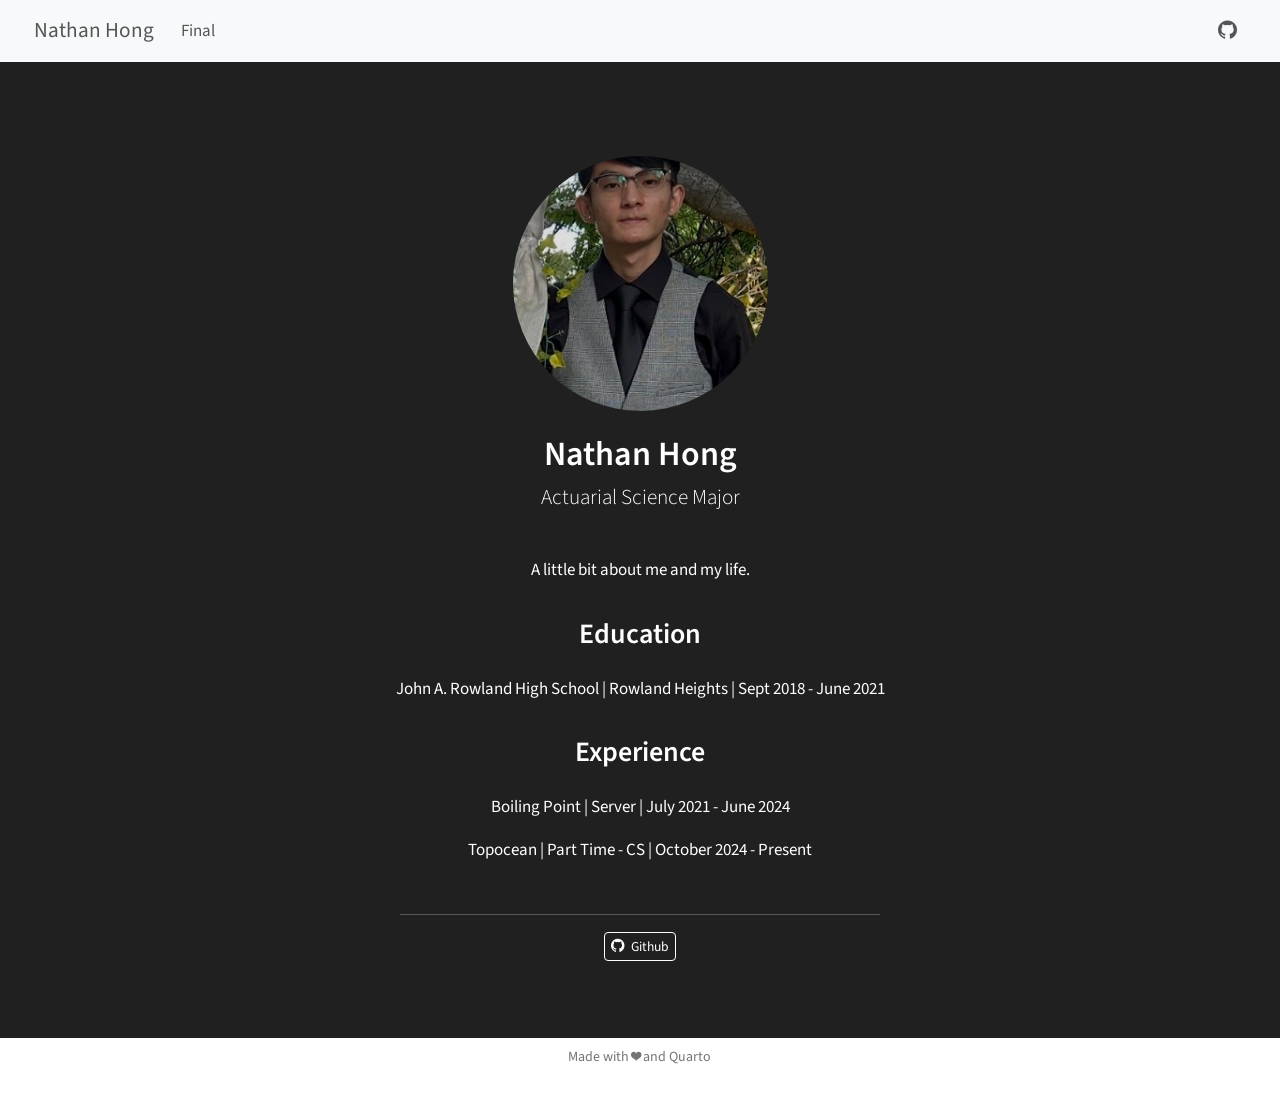
==== Website/docs/index.html @ 9d99a6e3 "initial commit" ====
<!DOCTYPE html>
<html xmlns="http://www.w3.org/1999/xhtml" lang="en" xml:lang="en"><head>

<meta charset="utf-8">
<meta name="generator" content="quarto-1.8.25">

<meta name="viewport" content="width=device-width, initial-scale=1.0, user-scalable=yes">


<title>Nathan Hong – Home</title>
<style>
code{white-space: pre-wrap;}
span.smallcaps{font-variant: small-caps;}
div.columns{display: flex; gap: min(4vw, 1.5em);}
div.column{flex: auto; overflow-x: auto;}
div.hanging-indent{margin-left: 1.5em; text-indent: -1.5em;}
ul.task-list{list-style: none;}
ul.task-list li input[type="checkbox"] {
  width: 0.8em;
  margin: 0 0.8em 0.2em -1em; /* quarto-specific, see https://github.com/quarto-dev/quarto-cli/issues/4556 */ 
  vertical-align: middle;
}
</style>


<script src="site_libs/quarto-nav/quarto-nav.js"></script>
<script src="site_libs/quarto-nav/headroom.min.js"></script>
<script src="site_libs/clipboard/clipboard.min.js"></script>
<script src="site_libs/quarto-search/autocomplete.umd.js"></script>
<script src="site_libs/quarto-search/fuse.min.js"></script>
<script src="site_libs/quarto-search/quarto-search.js"></script>
<meta name="quarto:offset" content="./">
<script src="site_libs/quarto-html/quarto.js" type="module"></script>
<script src="site_libs/quarto-html/tabsets/tabsets.js" type="module"></script>
<script src="site_libs/quarto-html/axe/axe-check.js" type="module"></script>
<script src="site_libs/quarto-html/popper.min.js"></script>
<script src="site_libs/quarto-html/tippy.umd.min.js"></script>
<link href="site_libs/quarto-html/tippy.css" rel="stylesheet">
<link href="site_libs/quarto-html/quarto-syntax-highlighting-dark-707d8167ce6003fca903bfe2be84ab7f.css" rel="stylesheet" id="quarto-text-highlighting-styles">
<script src="site_libs/bootstrap/bootstrap.min.js"></script>
<link href="site_libs/bootstrap/bootstrap-icons.css" rel="stylesheet">
<link href="site_libs/bootstrap/bootstrap-665cf4fa092dd3ab19ad3d134df09f55.min.css" rel="stylesheet" append-hash="true" id="quarto-bootstrap" data-mode="dark">
<script id="quarto-search-options" type="application/json">{
  "location": "navbar",
  "copy-button": false,
  "collapse-after": 3,
  "panel-placement": "end",
  "type": "overlay",
  "limit": 50,
  "keyboard-shortcut": [
    "f",
    "/",
    "s"
  ],
  "show-item-context": false,
  "language": {
    "search-no-results-text": "No results",
    "search-matching-documents-text": "matching documents",
    "search-copy-link-title": "Copy link to search",
    "search-hide-matches-text": "Hide additional matches",
    "search-more-match-text": "more match in this document",
    "search-more-matches-text": "more matches in this document",
    "search-clear-button-title": "Clear",
    "search-text-placeholder": "",
    "search-detached-cancel-button-title": "Cancel",
    "search-submit-button-title": "Submit",
    "search-label": "Search"
  }
}</script>


<meta property="og:title" content="Nathan Hong – Home">
<meta property="og:description" content="Actuarial Science Major">
<meta property="og:image" content="personal image.jpg">
<meta property="og:site_name" content="Home">
</head>

<body class="nav-fixed fullcontent quarto-light">

<div id="quarto-search-results"></div>
  <header id="quarto-header" class="headroom fixed-top">
    <nav class="navbar navbar-expand-lg " data-bs-theme="dark">
      <div class="navbar-container container-fluid">
      <div class="navbar-brand-container mx-auto">
    <a href="./index.html" class="navbar-brand navbar-brand-logo">
    </a>
    <a class="navbar-brand" href="./index.html">
    <span class="navbar-title">Nathan Hong</span>
    </a>
  </div>
            <div id="quarto-search" class="" title="Search"></div>
          <button class="navbar-toggler" type="button" data-bs-toggle="collapse" data-bs-target="#navbarCollapse" aria-controls="navbarCollapse" role="menu" aria-expanded="false" aria-label="Toggle navigation" onclick="if (window.quartoToggleHeadroom) { window.quartoToggleHeadroom(); }">
  <span class="navbar-toggler-icon"></span>
</button>
          <div class="collapse navbar-collapse" id="navbarCollapse">
            <ul class="navbar-nav navbar-nav-scroll me-auto">
  <li class="nav-item">
    <a class="nav-link" href="./Final Project.html"> 
<span class="menu-text">Final</span></a>
  </li>  
</ul>
            <ul class="navbar-nav navbar-nav-scroll ms-auto">
  <li class="nav-item compact">
    <a class="nav-link" href="https://github.com/nathan31h"> <i class="bi bi-github" role="img">
</i> 
<span class="menu-text"></span></a>
  </li>  
</ul>
          </div> <!-- /navcollapse -->
            <div class="quarto-navbar-tools">
</div>
      </div> <!-- /container-fluid -->
    </nav>
</header>
<!-- content -->
<div id="quarto-content" class="quarto-container page-columns page-rows-contents page-layout-article page-navbar">
<!-- sidebar -->
<!-- margin-sidebar -->
    
<!-- main -->
<div class="quarto-about-jolla">
  <img src="personal image.jpg" class="about-image
  round " style="height: 15em; width: 15em;">
 <header id="title-block-header" class="quarto-title-block default">
<div class="quarto-title">
<h1 class="title">Nathan Hong</h1>
<p class="subtitle lead">Actuarial Science Major</p>
</div>
<div class="quarto-title-meta">
  </div>
</header><main class="content" id="quarto-document-content">
<p>A little bit about me and my life.</p>
<section id="education" class="level2">
<h2 data-anchor-id="education">Education</h2>
<p>John A. Rowland High School | Rowland Heights | Sept 2018 - June 2021</p>
</section>
<section id="experience" class="level2">
<h2 data-anchor-id="experience">Experience</h2>
<p>Boiling Point | Server | July 2021 - June 2024</p>
<p>Topocean | Part Time - CS | October 2024 - Present</p>


</section>
</main> 
  <hr class="about-sep">
   <div class="about-links">
  <a href="https://github.com/nathan31h" class="about-link" rel="" target="">
    <i class="bi bi-github"></i>
     <span class="about-link-text">Github</span>
  </a>
</div>
</div>
 <!-- /main -->
<script id="quarto-html-after-body" type="application/javascript">
  window.document.addEventListener("DOMContentLoaded", function (event) {
    const isCodeAnnotation = (el) => {
      for (const clz of el.classList) {
        if (clz.startsWith('code-annotation-')) {                     
          return true;
        }
      }
      return false;
    }
    const onCopySuccess = function(e) {
      // button target
      const button = e.trigger;
      // don't keep focus
      button.blur();
      // flash "checked"
      button.classList.add('code-copy-button-checked');
      var currentTitle = button.getAttribute("title");
      button.setAttribute("title", "Copied!");
      let tooltip;
      if (window.bootstrap) {
        button.setAttribute("data-bs-toggle", "tooltip");
        button.setAttribute("data-bs-placement", "left");
        button.setAttribute("data-bs-title", "Copied!");
        tooltip = new bootstrap.Tooltip(button, 
          { trigger: "manual", 
            customClass: "code-copy-button-tooltip",
            offset: [0, -8]});
        tooltip.show();    
      }
      setTimeout(function() {
        if (tooltip) {
          tooltip.hide();
          button.removeAttribute("data-bs-title");
          button.removeAttribute("data-bs-toggle");
          button.removeAttribute("data-bs-placement");
        }
        button.setAttribute("title", currentTitle);
        button.classList.remove('code-copy-button-checked');
      }, 1000);
      // clear code selection
      e.clearSelection();
    }
    const getTextToCopy = function(trigger) {
      const outerScaffold = trigger.parentElement.cloneNode(true);
      const codeEl = outerScaffold.querySelector('code');
      for (const childEl of codeEl.children) {
        if (isCodeAnnotation(childEl)) {
          childEl.remove();
        }
      }
      return codeEl.innerText;
    }
    const clipboard = new window.ClipboardJS('.code-copy-button:not([data-in-quarto-modal])', {
      text: getTextToCopy
    });
    clipboard.on('success', onCopySuccess);
    if (window.document.getElementById('quarto-embedded-source-code-modal')) {
      const clipboardModal = new window.ClipboardJS('.code-copy-button[data-in-quarto-modal]', {
        text: getTextToCopy,
        container: window.document.getElementById('quarto-embedded-source-code-modal')
      });
      clipboardModal.on('success', onCopySuccess);
    }
      var localhostRegex = new RegExp(/^(?:http|https):\/\/localhost\:?[0-9]*\//);
      var mailtoRegex = new RegExp(/^mailto:/);
        var filterRegex = new RegExp('/' + window.location.host + '/');
      var isInternal = (href) => {
          return filterRegex.test(href) || localhostRegex.test(href) || mailtoRegex.test(href);
      }
      // Inspect non-navigation links and adorn them if external
     var links = window.document.querySelectorAll('a[href]:not(.nav-link):not(.navbar-brand):not(.toc-action):not(.sidebar-link):not(.sidebar-item-toggle):not(.pagination-link):not(.no-external):not([aria-hidden]):not(.dropdown-item):not(.quarto-navigation-tool):not(.about-link)');
      for (var i=0; i<links.length; i++) {
        const link = links[i];
        if (!isInternal(link.href)) {
          // undo the damage that might have been done by quarto-nav.js in the case of
          // links that we want to consider external
          if (link.dataset.originalHref !== undefined) {
            link.href = link.dataset.originalHref;
          }
        }
      }
    function tippyHover(el, contentFn, onTriggerFn, onUntriggerFn) {
      const config = {
        allowHTML: true,
        maxWidth: 500,
        delay: 100,
        arrow: false,
        appendTo: function(el) {
            return el.parentElement;
        },
        interactive: true,
        interactiveBorder: 10,
        theme: 'quarto',
        placement: 'bottom-start',
      };
      if (contentFn) {
        config.content = contentFn;
      }
      if (onTriggerFn) {
        config.onTrigger = onTriggerFn;
      }
      if (onUntriggerFn) {
        config.onUntrigger = onUntriggerFn;
      }
      window.tippy(el, config); 
    }
    const noterefs = window.document.querySelectorAll('a[role="doc-noteref"]');
    for (var i=0; i<noterefs.length; i++) {
      const ref = noterefs[i];
      tippyHover(ref, function() {
        // use id or data attribute instead here
        let href = ref.getAttribute('data-footnote-href') || ref.getAttribute('href');
        try { href = new URL(href).hash; } catch {}
        const id = href.replace(/^#\/?/, "");
        const note = window.document.getElementById(id);
        if (note) {
          return note.innerHTML;
        } else {
          return "";
        }
      });
    }
    const xrefs = window.document.querySelectorAll('a.quarto-xref');
    const processXRef = (id, note) => {
      // Strip column container classes
      const stripColumnClz = (el) => {
        el.classList.remove("page-full", "page-columns");
        if (el.children) {
          for (const child of el.children) {
            stripColumnClz(child);
          }
        }
      }
      stripColumnClz(note)
      if (id === null || id.startsWith('sec-')) {
        // Special case sections, only their first couple elements
        const container = document.createElement("div");
        if (note.children && note.children.length > 2) {
          container.appendChild(note.children[0].cloneNode(true));
          for (let i = 1; i < note.children.length; i++) {
            const child = note.children[i];
            if (child.tagName === "P" && child.innerText === "") {
              continue;
            } else {
              container.appendChild(child.cloneNode(true));
              break;
            }
          }
          if (window.Quarto?.typesetMath) {
            window.Quarto.typesetMath(container);
          }
          return container.innerHTML
        } else {
          if (window.Quarto?.typesetMath) {
            window.Quarto.typesetMath(note);
          }
          return note.innerHTML;
        }
      } else {
        // Remove any anchor links if they are present
        const anchorLink = note.querySelector('a.anchorjs-link');
        if (anchorLink) {
          anchorLink.remove();
        }
        if (window.Quarto?.typesetMath) {
          window.Quarto.typesetMath(note);
        }
        if (note.classList.contains("callout")) {
          return note.outerHTML;
        } else {
          return note.innerHTML;
        }
      }
    }
    for (var i=0; i<xrefs.length; i++) {
      const xref = xrefs[i];
      tippyHover(xref, undefined, function(instance) {
        instance.disable();
        let url = xref.getAttribute('href');
        let hash = undefined; 
        if (url.startsWith('#')) {
          hash = url;
        } else {
          try { hash = new URL(url).hash; } catch {}
        }
        if (hash) {
          const id = hash.replace(/^#\/?/, "");
          const note = window.document.getElementById(id);
          if (note !== null) {
            try {
              const html = processXRef(id, note.cloneNode(true));
              instance.setContent(html);
            } finally {
              instance.enable();
              instance.show();
            }
          } else {
            // See if we can fetch this
            fetch(url.split('#')[0])
            .then(res => res.text())
            .then(html => {
              const parser = new DOMParser();
              const htmlDoc = parser.parseFromString(html, "text/html");
              const note = htmlDoc.getElementById(id);
              if (note !== null) {
                const html = processXRef(id, note);
                instance.setContent(html);
              } 
            }).finally(() => {
              instance.enable();
              instance.show();
            });
          }
        } else {
          // See if we can fetch a full url (with no hash to target)
          // This is a special case and we should probably do some content thinning / targeting
          fetch(url)
          .then(res => res.text())
          .then(html => {
            const parser = new DOMParser();
            const htmlDoc = parser.parseFromString(html, "text/html");
            const note = htmlDoc.querySelector('main.content');
            if (note !== null) {
              // This should only happen for chapter cross references
              // (since there is no id in the URL)
              // remove the first header
              if (note.children.length > 0 && note.children[0].tagName === "HEADER") {
                note.children[0].remove();
              }
              const html = processXRef(null, note);
              instance.setContent(html);
            } 
          }).finally(() => {
            instance.enable();
            instance.show();
          });
        }
      }, function(instance) {
      });
    }
        let selectedAnnoteEl;
        const selectorForAnnotation = ( cell, annotation) => {
          let cellAttr = 'data-code-cell="' + cell + '"';
          let lineAttr = 'data-code-annotation="' +  annotation + '"';
          const selector = 'span[' + cellAttr + '][' + lineAttr + ']';
          return selector;
        }
        const selectCodeLines = (annoteEl) => {
          const doc = window.document;
          const targetCell = annoteEl.getAttribute("data-target-cell");
          const targetAnnotation = annoteEl.getAttribute("data-target-annotation");
          const annoteSpan = window.document.querySelector(selectorForAnnotation(targetCell, targetAnnotation));
          const lines = annoteSpan.getAttribute("data-code-lines").split(",");
          const lineIds = lines.map((line) => {
            return targetCell + "-" + line;
          })
          let top = null;
          let height = null;
          let parent = null;
          if (lineIds.length > 0) {
              //compute the position of the single el (top and bottom and make a div)
              const el = window.document.getElementById(lineIds[0]);
              top = el.offsetTop;
              height = el.offsetHeight;
              parent = el.parentElement.parentElement;
            if (lineIds.length > 1) {
              const lastEl = window.document.getElementById(lineIds[lineIds.length - 1]);
              const bottom = lastEl.offsetTop + lastEl.offsetHeight;
              height = bottom - top;
            }
            if (top !== null && height !== null && parent !== null) {
              // cook up a div (if necessary) and position it 
              let div = window.document.getElementById("code-annotation-line-highlight");
              if (div === null) {
                div = window.document.createElement("div");
                div.setAttribute("id", "code-annotation-line-highlight");
                div.style.position = 'absolute';
                parent.appendChild(div);
              }
              div.style.top = top - 2 + "px";
              div.style.height = height + 4 + "px";
              div.style.left = 0;
              let gutterDiv = window.document.getElementById("code-annotation-line-highlight-gutter");
              if (gutterDiv === null) {
                gutterDiv = window.document.createElement("div");
                gutterDiv.setAttribute("id", "code-annotation-line-highlight-gutter");
                gutterDiv.style.position = 'absolute';
                const codeCell = window.document.getElementById(targetCell);
                const gutter = codeCell.querySelector('.code-annotation-gutter');
                gutter.appendChild(gutterDiv);
              }
              gutterDiv.style.top = top - 2 + "px";
              gutterDiv.style.height = height + 4 + "px";
            }
            selectedAnnoteEl = annoteEl;
          }
        };
        const unselectCodeLines = () => {
          const elementsIds = ["code-annotation-line-highlight", "code-annotation-line-highlight-gutter"];
          elementsIds.forEach((elId) => {
            const div = window.document.getElementById(elId);
            if (div) {
              div.remove();
            }
          });
          selectedAnnoteEl = undefined;
        };
          // Handle positioning of the toggle
      window.addEventListener(
        "resize",
        throttle(() => {
          elRect = undefined;
          if (selectedAnnoteEl) {
            selectCodeLines(selectedAnnoteEl);
          }
        }, 10)
      );
      function throttle(fn, ms) {
      let throttle = false;
      let timer;
        return (...args) => {
          if(!throttle) { // first call gets through
              fn.apply(this, args);
              throttle = true;
          } else { // all the others get throttled
              if(timer) clearTimeout(timer); // cancel #2
              timer = setTimeout(() => {
                fn.apply(this, args);
                timer = throttle = false;
              }, ms);
          }
        };
      }
        // Attach click handler to the DT
        const annoteDls = window.document.querySelectorAll('dt[data-target-cell]');
        for (const annoteDlNode of annoteDls) {
          annoteDlNode.addEventListener('click', (event) => {
            const clickedEl = event.target;
            if (clickedEl !== selectedAnnoteEl) {
              unselectCodeLines();
              const activeEl = window.document.querySelector('dt[data-target-cell].code-annotation-active');
              if (activeEl) {
                activeEl.classList.remove('code-annotation-active');
              }
              selectCodeLines(clickedEl);
              clickedEl.classList.add('code-annotation-active');
            } else {
              // Unselect the line
              unselectCodeLines();
              clickedEl.classList.remove('code-annotation-active');
            }
          });
        }
    const findCites = (el) => {
      const parentEl = el.parentElement;
      if (parentEl) {
        const cites = parentEl.dataset.cites;
        if (cites) {
          return {
            el,
            cites: cites.split(' ')
          };
        } else {
          return findCites(el.parentElement)
        }
      } else {
        return undefined;
      }
    };
    var bibliorefs = window.document.querySelectorAll('a[role="doc-biblioref"]');
    for (var i=0; i<bibliorefs.length; i++) {
      const ref = bibliorefs[i];
      const citeInfo = findCites(ref);
      if (citeInfo) {
        tippyHover(citeInfo.el, function() {
          var popup = window.document.createElement('div');
          citeInfo.cites.forEach(function(cite) {
            var citeDiv = window.document.createElement('div');
            citeDiv.classList.add('hanging-indent');
            citeDiv.classList.add('csl-entry');
            var biblioDiv = window.document.getElementById('ref-' + cite);
            if (biblioDiv) {
              citeDiv.innerHTML = biblioDiv.innerHTML;
            }
            popup.appendChild(citeDiv);
          });
          return popup.innerHTML;
        });
      }
    }
  });
  </script>
</div> <!-- /content -->
<footer class="footer">
  <div class="nav-footer">
    <div class="nav-footer-left">
      &nbsp;
    </div>   
    <div class="nav-footer-center">
<p>Made with ❤️ and Quarto</p>
</div>
    <div class="nav-footer-right">
      &nbsp;
    </div>
  </div>
</footer>




</body></html>
---- Website/docs/site_libs/quarto-html/tippy.css ----
.tippy-box[data-animation=fade][data-state=hidden]{opacity:0}[data-tippy-root]{max-width:calc(100vw - 10px)}.tippy-box{position:relative;background-color:#333;color:#fff;border-radius:4px;font-size:14px;line-height:1.4;white-space:normal;outline:0;transition-property:transform,visibility,opacity}.tippy-box[data-placement^=top]>.tippy-arrow{bottom:0}.tippy-box[data-placement^=top]>.tippy-arrow:before{bottom:-7px;left:0;border-width:8px 8px 0;border-top-color:initial;transform-origin:center top}.tippy-box[data-placement^=bottom]>.tippy-arrow{top:0}.tippy-box[data-placement^=bottom]>.tippy-arrow:before{top:-7px;left:0;border-width:0 8px 8px;border-bottom-color:initial;transform-origin:center bottom}.tippy-box[data-placement^=left]>.tippy-arrow{right:0}.tippy-box[data-placement^=left]>.tippy-arrow:before{border-width:8px 0 8px 8px;border-left-color:initial;right:-7px;transform-origin:center left}.tippy-box[data-placement^=right]>.tippy-arrow{left:0}.tippy-box[data-placement^=right]>.tippy-arrow:before{left:-7px;border-width:8px 8px 8px 0;border-right-color:initial;transform-origin:center right}.tippy-box[data-inertia][data-state=visible]{transition-timing-function:cubic-bezier(.54,1.5,.38,1.11)}.tippy-arrow{width:16px;height:16px;color:#333}.tippy-arrow:before{content:"";position:absolute;border-color:transparent;border-style:solid}.tippy-content{position:relative;padding:5px 9px;z-index:1}
---- Website/docs/site_libs/quarto-html/quarto-syntax-highlighting-dark-707d8167ce6003fca903bfe2be84ab7f.css ----
/* quarto syntax highlight colors */
:root {
  --quarto-hl-al-color: #f07178;
  --quarto-hl-an-color: #d4d0ab;
  --quarto-hl-at-color: #00e0e0;
  --quarto-hl-bn-color: #d4d0ab;
  --quarto-hl-bu-color: #abe338;
  --quarto-hl-ch-color: #abe338;
  --quarto-hl-co-color: #f8f8f2;
  --quarto-hl-cv-color: #ffd700;
  --quarto-hl-cn-color: #ffd700;
  --quarto-hl-cf-color: #ffa07a;
  --quarto-hl-dt-color: #ffa07a;
  --quarto-hl-dv-color: #d4d0ab;
  --quarto-hl-do-color: #f8f8f2;
  --quarto-hl-er-color: #f07178;
  --quarto-hl-ex-color: #00e0e0;
  --quarto-hl-fl-color: #d4d0ab;
  --quarto-hl-fu-color: #ffa07a;
  --quarto-hl-im-color: #abe338;
  --quarto-hl-in-color: #d4d0ab;
  --quarto-hl-kw-color: #ffa07a;
  --quarto-hl-op-color: #ffa07a;
  --quarto-hl-ot-color: #00e0e0;
  --quarto-hl-pp-color: #dcc6e0;
  --quarto-hl-re-color: #00e0e0;
  --quarto-hl-sc-color: #abe338;
  --quarto-hl-ss-color: #abe338;
  --quarto-hl-st-color: #abe338;
  --quarto-hl-va-color: #00e0e0;
  --quarto-hl-vs-color: #abe338;
  --quarto-hl-wa-color: #dcc6e0;
}

/* other quarto variables */
:root {
  --quarto-font-monospace: SFMono-Regular, Menlo, Monaco, Consolas, "Liberation Mono", "Courier New", monospace;
}

/* syntax highlight based on Pandoc's rules */
pre > code.sourceCode > span {
  color: #f8f8f2;
}

code.sourceCode > span {
  color: #f8f8f2;
}

div.sourceCode,
div.sourceCode pre.sourceCode {
  color: #f8f8f2;
}

/* Normal */
code span {
  color: #f8f8f2;
}

/* Alert */
code span.al {
  color: #f07178;
}

/* Annotation */
code span.an {
  color: #d4d0ab;
}

/* Attribute */
code span.at {
  color: #00e0e0;
}

/* BaseN */
code span.bn {
  color: #d4d0ab;
}

/* BuiltIn */
code span.bu {
  color: #abe338;
}

/* ControlFlow */
code span.cf {
  font-weight: bold;
  color: #ffa07a;
}

/* Char */
code span.ch {
  color: #abe338;
}

/* Constant */
code span.cn {
  color: #ffd700;
}

/* Comment */
code span.co {
  font-style: italic;
  color: #f8f8f2;
}

/* CommentVar */
code span.cv {
  color: #ffd700;
}

/* Documentation */
code span.do {
  color: #f8f8f2;
}

/* DataType */
code span.dt {
  color: #ffa07a;
}

/* DecVal */
code span.dv {
  color: #d4d0ab;
}

/* Error */
code span.er {
  color: #f07178;
  text-decoration: underline;
}

/* Extension */
code span.ex {
  font-weight: bold;
  color: #00e0e0;
}

/* Float */
code span.fl {
  color: #d4d0ab;
}

/* Function */
code span.fu {
  color: #ffa07a;
}

/* Import */
code span.im {
  color: #abe338;
}

/* Information */
code span.in {
  color: #d4d0ab;
}

/* Keyword */
code span.kw {
  font-weight: bold;
  color: #ffa07a;
}

/* Operator */
code span.op {
  color: #ffa07a;
}

/* Other */
code span.ot {
  color: #00e0e0;
}

/* Preprocessor */
code span.pp {
  color: #dcc6e0;
}

/* RegionMarker */
code span.re {
  background-color: #f8f8f2;
  color: #00e0e0;
}

/* SpecialChar */
code span.sc {
  color: #abe338;
}

/* SpecialString */
code span.ss {
  color: #abe338;
}

/* String */
code span.st {
  color: #abe338;
}

/* Variable */
code span.va {
  color: #00e0e0;
}

/* VerbatimString */
code span.vs {
  color: #abe338;
}

/* Warning */
code span.wa {
  color: #dcc6e0;
}

.prevent-inlining {
  content: "</";
}

/*# sourceMappingURL=f5ab3bb6f5ded8da9f12dd3a91d3da26.css.map */
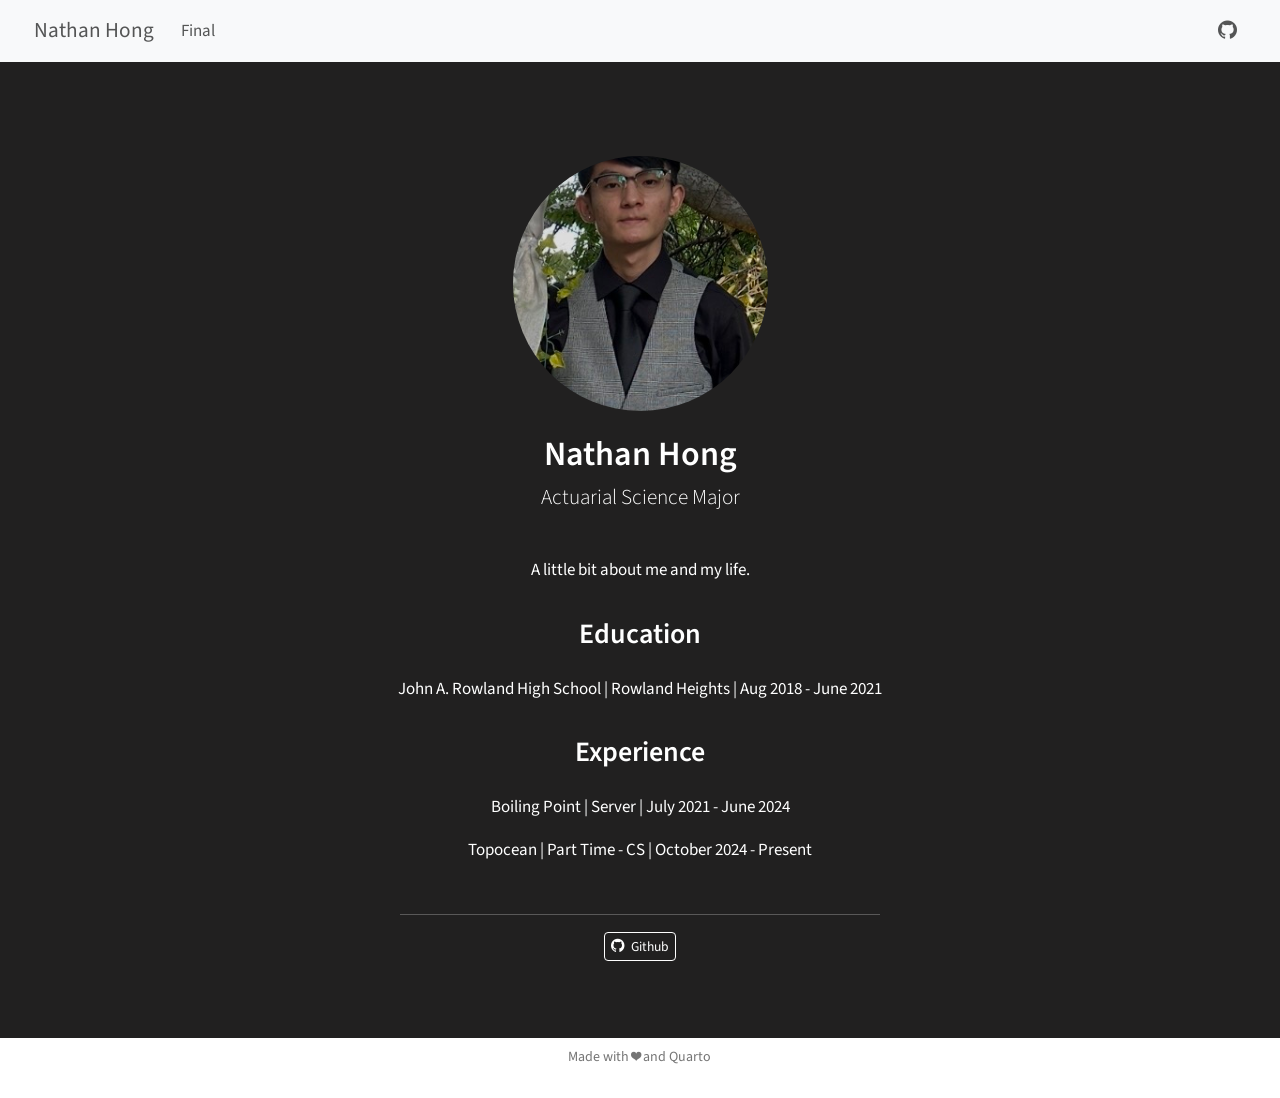
==== commit 8efee358: "confirm" ====
--- a/Website/docs/index.html
+++ b/Website/docs/index.html
@@ -132,7 +132,7 @@
 <p>A little bit about me and my life.</p>
 <section id="education" class="level2">
 <h2 data-anchor-id="education">Education</h2>
-<p>John A. Rowland High School | Rowland Heights | Sept 2018 - June 2021</p>
+<p>John A. Rowland High School | Rowland Heights | Aug 2018 - June 2021</p>
 </section>
 <section id="experience" class="level2">
 <h2 data-anchor-id="experience">Experience</h2>
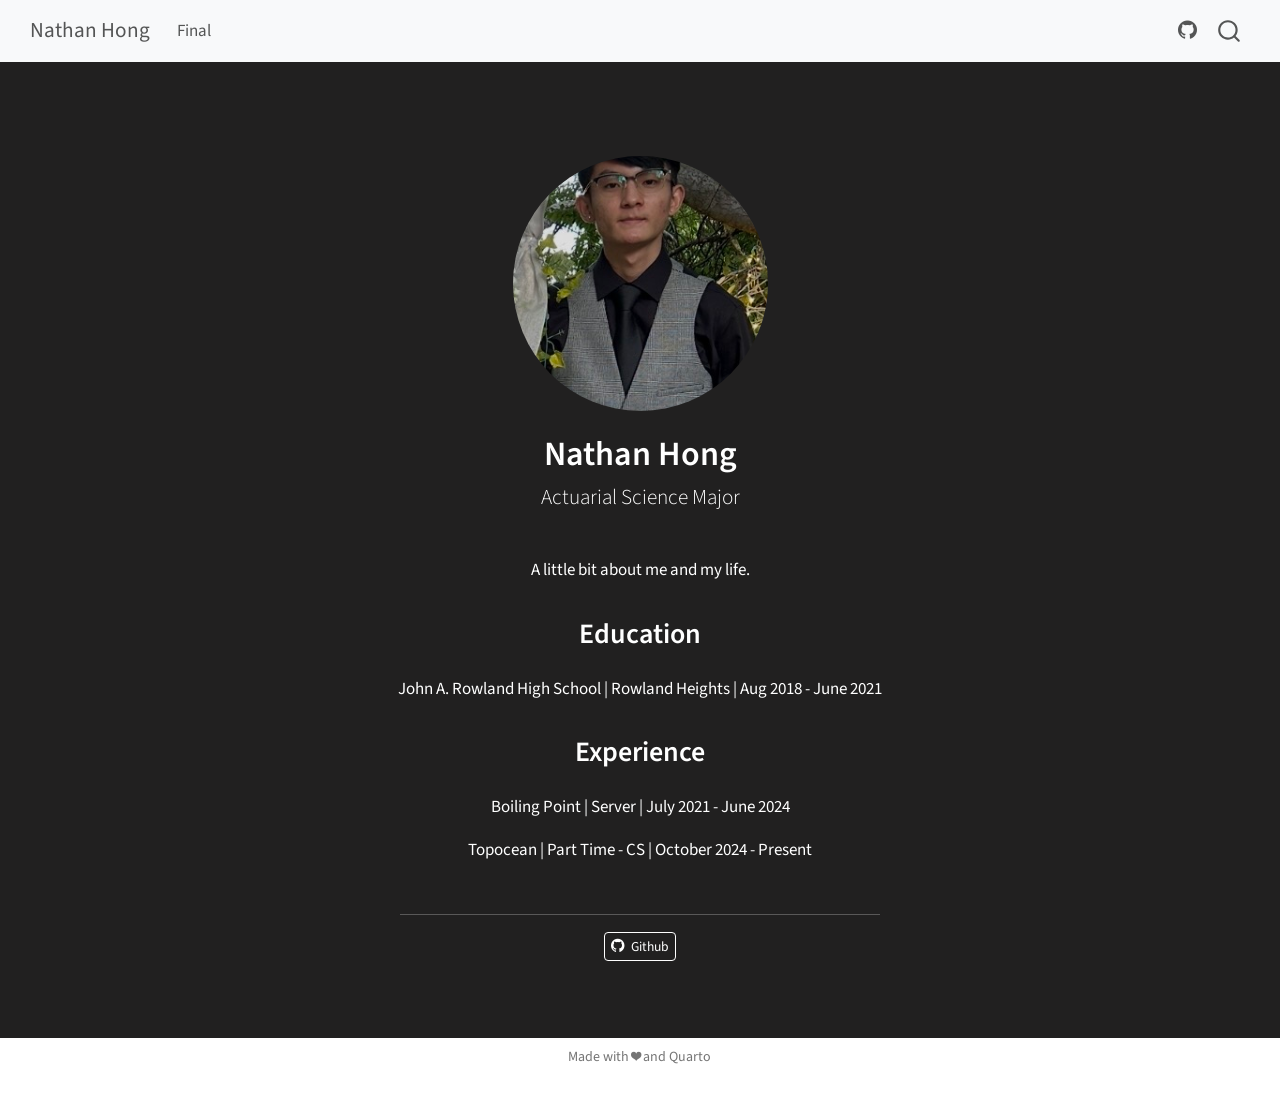
==== commit a2cd9e4b: "project add" ====
--- a/Website/docs/index.html
+++ b/Website/docs/index.html
@@ -2,13 +2,16 @@
 <html xmlns="http://www.w3.org/1999/xhtml" lang="en" xml:lang="en"><head>
 
 <meta charset="utf-8">
-<meta name="generator" content="quarto-1.8.25">
+<meta name="generator" content="quarto-1.9.36">
 
 <meta name="viewport" content="width=device-width, initial-scale=1.0, user-scalable=yes">
 
 
 <title>Nathan Hong – Home</title>
 <style>
+/* Default styles provided by pandoc.
+** See https://pandoc.org/MANUAL.html#variables-for-html for config info.
+*/
 code{white-space: pre-wrap;}
 span.smallcaps{font-variant: small-caps;}
 div.columns{display: flex; gap: min(4vw, 1.5em);}
@@ -32,14 +35,13 @@
 <meta name="quarto:offset" content="./">
 <script src="site_libs/quarto-html/quarto.js" type="module"></script>
 <script src="site_libs/quarto-html/tabsets/tabsets.js" type="module"></script>
-<script src="site_libs/quarto-html/axe/axe-check.js" type="module"></script>
 <script src="site_libs/quarto-html/popper.min.js"></script>
 <script src="site_libs/quarto-html/tippy.umd.min.js"></script>
 <link href="site_libs/quarto-html/tippy.css" rel="stylesheet">
-<link href="site_libs/quarto-html/quarto-syntax-highlighting-dark-707d8167ce6003fca903bfe2be84ab7f.css" rel="stylesheet" id="quarto-text-highlighting-styles">
+<link href="site_libs/quarto-html/quarto-syntax-highlighting-dark-f418161beb48e0141c760e455f12af2c.css" rel="stylesheet" id="quarto-text-highlighting-styles">
 <script src="site_libs/bootstrap/bootstrap.min.js"></script>
 <link href="site_libs/bootstrap/bootstrap-icons.css" rel="stylesheet">
-<link href="site_libs/bootstrap/bootstrap-665cf4fa092dd3ab19ad3d134df09f55.min.css" rel="stylesheet" append-hash="true" id="quarto-bootstrap" data-mode="dark">
+<link href="site_libs/bootstrap/bootstrap-7f8be5265b3df3fa94fd193cf14a1e23.min.css" rel="stylesheet" append-hash="true" id="quarto-bootstrap" data-mode="dark">
 <script id="quarto-search-options" type="application/json">{
   "location": "navbar",
   "copy-button": false,
@@ -82,8 +84,6 @@
     <nav class="navbar navbar-expand-lg " data-bs-theme="dark">
       <div class="navbar-container container-fluid">
       <div class="navbar-brand-container mx-auto">
-    <a href="./index.html" class="navbar-brand navbar-brand-logo">
-    </a>
     <a class="navbar-brand" href="./index.html">
     <span class="navbar-title">Nathan Hong</span>
     </a>
--- a/Website/docs/site_libs/quarto-html/quarto-syntax-highlighting-dark-f418161beb48e0141c760e455f12af2c.css
+++ b/Website/docs/site_libs/quarto-html/quarto-syntax-highlighting-dark-f418161beb48e0141c760e455f12af2c.css
@@ -0,0 +1,219 @@
+/* quarto syntax highlight colors */
+:root {
+  --quarto-hl-al-color: #f07178;
+  --quarto-hl-an-color: #d4d0ab;
+  --quarto-hl-at-color: #00e0e0;
+  --quarto-hl-bn-color: #d4d0ab;
+  --quarto-hl-bu-color: #abe338;
+  --quarto-hl-ch-color: #abe338;
+  --quarto-hl-co-color: #f8f8f2;
+  --quarto-hl-cv-color: #ffd700;
+  --quarto-hl-cn-color: #ffd700;
+  --quarto-hl-cf-color: #ffa07a;
+  --quarto-hl-dt-color: #ffa07a;
+  --quarto-hl-dv-color: #d4d0ab;
+  --quarto-hl-do-color: #f8f8f2;
+  --quarto-hl-er-color: #f07178;
+  --quarto-hl-ex-color: #00e0e0;
+  --quarto-hl-fl-color: #d4d0ab;
+  --quarto-hl-fu-color: #ffa07a;
+  --quarto-hl-im-color: #abe338;
+  --quarto-hl-in-color: #d4d0ab;
+  --quarto-hl-kw-color: #ffa07a;
+  --quarto-hl-op-color: #ffa07a;
+  --quarto-hl-ot-color: #00e0e0;
+  --quarto-hl-pp-color: #dcc6e0;
+  --quarto-hl-re-color: #00e0e0;
+  --quarto-hl-sc-color: #abe338;
+  --quarto-hl-ss-color: #abe338;
+  --quarto-hl-st-color: #abe338;
+  --quarto-hl-va-color: #00e0e0;
+  --quarto-hl-vs-color: #abe338;
+  --quarto-hl-wa-color: #dcc6e0;
+}
+
+/* other quarto variables */
+:root {
+  --quarto-font-monospace: SFMono-Regular, Menlo, Monaco, Consolas, "Liberation Mono", "Courier New", monospace;
+}
+
+/* syntax highlight based on Pandoc's rules */
+pre > code.sourceCode > span {
+  color: #f8f8f2;
+}
+
+code.sourceCode > span {
+  color: #f8f8f2;
+}
+
+div.sourceCode,
+div.sourceCode pre.sourceCode {
+  color: #f8f8f2;
+}
+
+/* Normal */
+code span {
+  color: #f8f8f2;
+}
+
+/* Alert */
+code span.al {
+  color: #f07178;
+}
+
+/* Annotation */
+code span.an {
+  color: #d4d0ab;
+}
+
+/* Attribute */
+code span.at {
+  color: #00e0e0;
+}
+
+/* BaseN */
+code span.bn {
+  color: #d4d0ab;
+}
+
+/* BuiltIn */
+code span.bu {
+  color: #abe338;
+}
+
+/* ControlFlow */
+code span.cf {
+  font-weight: bold;
+  color: #ffa07a;
+}
+
+/* Char */
+code span.ch {
+  color: #abe338;
+}
+
+/* Constant */
+code span.cn {
+  color: #ffd700;
+}
+
+/* Comment */
+code span.co {
+  font-style: italic;
+  color: #f8f8f2;
+}
+
+/* CommentVar */
+code span.cv {
+  color: #ffd700;
+}
+
+/* Documentation */
+code span.do {
+  color: #f8f8f2;
+}
+
+/* DataType */
+code span.dt {
+  color: #ffa07a;
+}
+
+/* DecVal */
+code span.dv {
+  color: #d4d0ab;
+}
+
+/* Error */
+code span.er {
+  color: #f07178;
+  text-decoration: underline;
+}
+
+/* Extension */
+code span.ex {
+  font-weight: bold;
+  color: #00e0e0;
+}
+
+/* Float */
+code span.fl {
+  color: #d4d0ab;
+}
+
+/* Function */
+code span.fu {
+  color: #ffa07a;
+}
+
+/* Import */
+code span.im {
+  color: #abe338;
+}
+
+/* Information */
+code span.in {
+  color: #d4d0ab;
+}
+
+/* Keyword */
+code span.kw {
+  font-weight: bold;
+  color: #ffa07a;
+}
+
+/* Operator */
+code span.op {
+  color: #ffa07a;
+}
+
+/* Other */
+code span.ot {
+  color: #00e0e0;
+}
+
+/* Preprocessor */
+code span.pp {
+  color: #dcc6e0;
+}
+
+/* RegionMarker */
+code span.re {
+  background-color: #f8f8f2;
+  color: #00e0e0;
+}
+
+/* SpecialChar */
+code span.sc {
+  color: #abe338;
+}
+
+/* SpecialString */
+code span.ss {
+  color: #abe338;
+}
+
+/* String */
+code span.st {
+  color: #abe338;
+}
+
+/* Variable */
+code span.va {
+  color: #00e0e0;
+}
+
+/* VerbatimString */
+code span.vs {
+  color: #abe338;
+}
+
+/* Warning */
+code span.wa {
+  color: #dcc6e0;
+}
+
+.prevent-inlining {
+  content: "</";
+}
+
+/*# sourceMappingURL=378c2a0cc31455d06730fbe37c8f3789.css.map */
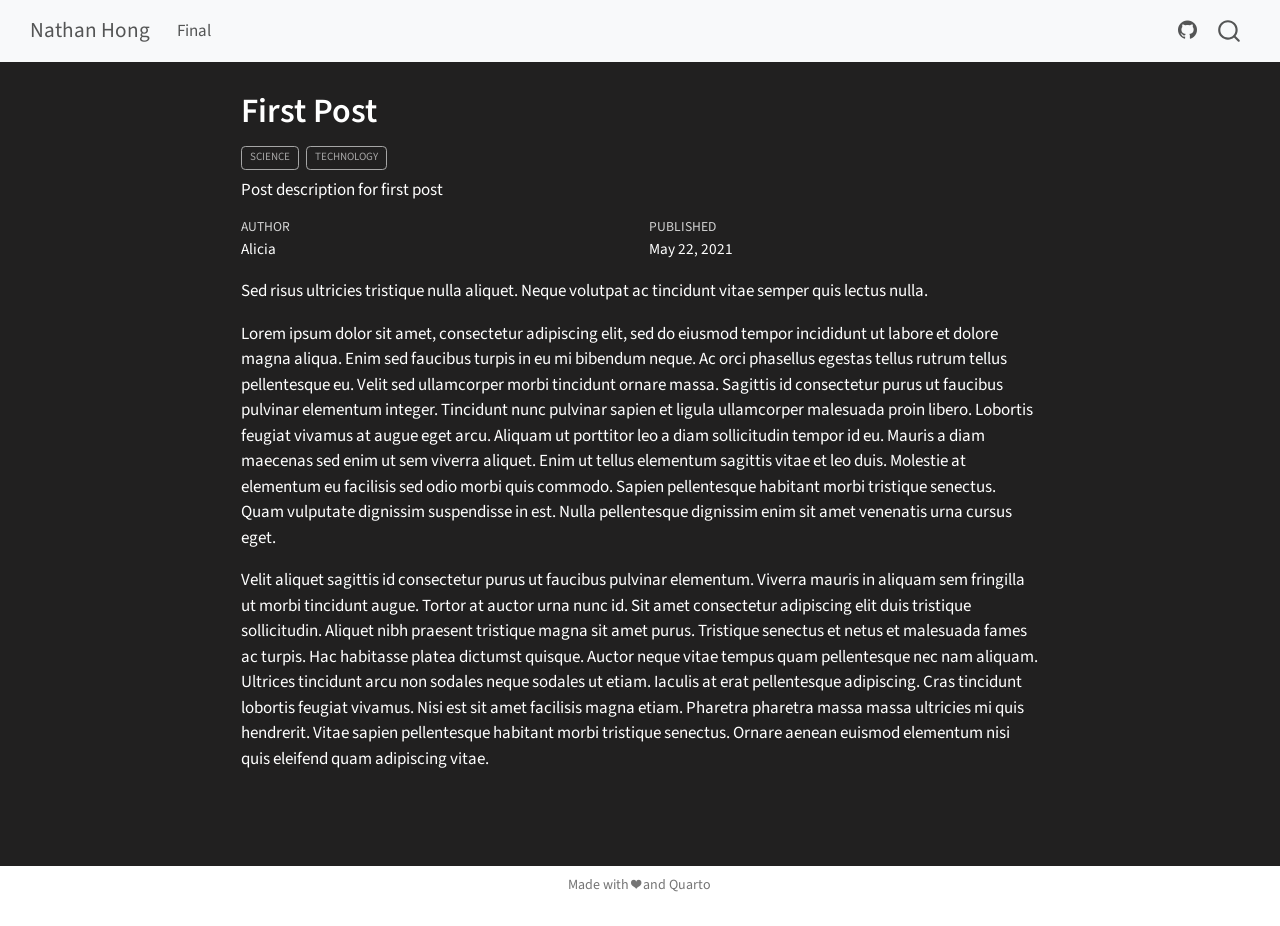
==== commit 6d4466ae: "gyfyufcy" ====
--- a/Website/docs/index.html
+++ b/Website/docs/index.html
@@ -1,565 +1,8 @@
-<!DOCTYPE html>
-<html xmlns="http://www.w3.org/1999/xhtml" lang="en" xml:lang="en"><head>
-
-<meta charset="utf-8">
-<meta name="generator" content="quarto-1.9.36">
-
-<meta name="viewport" content="width=device-width, initial-scale=1.0, user-scalable=yes">
-
-
-<title>Nathan Hong – Home</title>
-<style>
-/* Default styles provided by pandoc.
-** See https://pandoc.org/MANUAL.html#variables-for-html for config info.
-*/
-code{white-space: pre-wrap;}
-span.smallcaps{font-variant: small-caps;}
-div.columns{display: flex; gap: min(4vw, 1.5em);}
-div.column{flex: auto; overflow-x: auto;}
-div.hanging-indent{margin-left: 1.5em; text-indent: -1.5em;}
-ul.task-list{list-style: none;}
-ul.task-list li input[type="checkbox"] {
-  width: 0.8em;
-  margin: 0 0.8em 0.2em -1em; /* quarto-specific, see https://github.com/quarto-dev/quarto-cli/issues/4556 */ 
-  vertical-align: middle;
-}
-</style>
-
-
-<script src="site_libs/quarto-nav/quarto-nav.js"></script>
-<script src="site_libs/quarto-nav/headroom.min.js"></script>
-<script src="site_libs/clipboard/clipboard.min.js"></script>
-<script src="site_libs/quarto-search/autocomplete.umd.js"></script>
-<script src="site_libs/quarto-search/fuse.min.js"></script>
-<script src="site_libs/quarto-search/quarto-search.js"></script>
-<meta name="quarto:offset" content="./">
-<script src="site_libs/quarto-html/quarto.js" type="module"></script>
-<script src="site_libs/quarto-html/tabsets/tabsets.js" type="module"></script>
-<script src="site_libs/quarto-html/popper.min.js"></script>
-<script src="site_libs/quarto-html/tippy.umd.min.js"></script>
-<link href="site_libs/quarto-html/tippy.css" rel="stylesheet">
-<link href="site_libs/quarto-html/quarto-syntax-highlighting-dark-f418161beb48e0141c760e455f12af2c.css" rel="stylesheet" id="quarto-text-highlighting-styles">
-<script src="site_libs/bootstrap/bootstrap.min.js"></script>
-<link href="site_libs/bootstrap/bootstrap-icons.css" rel="stylesheet">
-<link href="site_libs/bootstrap/bootstrap-7f8be5265b3df3fa94fd193cf14a1e23.min.css" rel="stylesheet" append-hash="true" id="quarto-bootstrap" data-mode="dark">
-<script id="quarto-search-options" type="application/json">{
-  "location": "navbar",
-  "copy-button": false,
-  "collapse-after": 3,
-  "panel-placement": "end",
-  "type": "overlay",
-  "limit": 50,
-  "keyboard-shortcut": [
-    "f",
-    "/",
-    "s"
-  ],
-  "show-item-context": false,
-  "language": {
-    "search-no-results-text": "No results",
-    "search-matching-documents-text": "matching documents",
-    "search-copy-link-title": "Copy link to search",
-    "search-hide-matches-text": "Hide additional matches",
-    "search-more-match-text": "more match in this document",
-    "search-more-matches-text": "more matches in this document",
-    "search-clear-button-title": "Clear",
-    "search-text-placeholder": "",
-    "search-detached-cancel-button-title": "Cancel",
-    "search-submit-button-title": "Submit",
-    "search-label": "Search"
-  }
-}</script>
-
-
-<meta property="og:title" content="Nathan Hong – Home">
-<meta property="og:description" content="Actuarial Science Major">
-<meta property="og:image" content="personal image.jpg">
-<meta property="og:site_name" content="Home">
-</head>
-
-<body class="nav-fixed fullcontent quarto-light">
-
-<div id="quarto-search-results"></div>
-  <header id="quarto-header" class="headroom fixed-top">
-    <nav class="navbar navbar-expand-lg " data-bs-theme="dark">
-      <div class="navbar-container container-fluid">
-      <div class="navbar-brand-container mx-auto">
-    <a class="navbar-brand" href="./index.html">
-    <span class="navbar-title">Nathan Hong</span>
-    </a>
-  </div>
-            <div id="quarto-search" class="" title="Search"></div>
-          <button class="navbar-toggler" type="button" data-bs-toggle="collapse" data-bs-target="#navbarCollapse" aria-controls="navbarCollapse" role="menu" aria-expanded="false" aria-label="Toggle navigation" onclick="if (window.quartoToggleHeadroom) { window.quartoToggleHeadroom(); }">
-  <span class="navbar-toggler-icon"></span>
-</button>
-          <div class="collapse navbar-collapse" id="navbarCollapse">
-            <ul class="navbar-nav navbar-nav-scroll me-auto">
-  <li class="nav-item">
-    <a class="nav-link" href="./Final Project.html"> 
-<span class="menu-text">Final</span></a>
-  </li>  
-</ul>
-            <ul class="navbar-nav navbar-nav-scroll ms-auto">
-  <li class="nav-item compact">
-    <a class="nav-link" href="https://github.com/nathan31h"> <i class="bi bi-github" role="img">
-</i> 
-<span class="menu-text"></span></a>
-  </li>  
-</ul>
-          </div> <!-- /navcollapse -->
-            <div class="quarto-navbar-tools">
-</div>
-      </div> <!-- /container-fluid -->
-    </nav>
-</header>
-<!-- content -->
-<div id="quarto-content" class="quarto-container page-columns page-rows-contents page-layout-article page-navbar">
-<!-- sidebar -->
-<!-- margin-sidebar -->
-    
-<!-- main -->
-<div class="quarto-about-jolla">
-  <img src="personal image.jpg" class="about-image
-  round " style="height: 15em; width: 15em;">
- <header id="title-block-header" class="quarto-title-block default">
-<div class="quarto-title">
-<h1 class="title">Nathan Hong</h1>
-<p class="subtitle lead">Actuarial Science Major</p>
-</div>
-<div class="quarto-title-meta">
-  </div>
-</header><main class="content" id="quarto-document-content">
-<p>A little bit about me and my life.</p>
-<section id="education" class="level2">
-<h2 data-anchor-id="education">Education</h2>
-<p>John A. Rowland High School | Rowland Heights | Aug 2018 - June 2021</p>
-</section>
-<section id="experience" class="level2">
-<h2 data-anchor-id="experience">Experience</h2>
-<p>Boiling Point | Server | July 2021 - June 2024</p>
-<p>Topocean | Part Time - CS | October 2024 - Present</p>
-
-
-</section>
-</main> 
-  <hr class="about-sep">
-   <div class="about-links">
-  <a href="https://github.com/nathan31h" class="about-link" rel="" target="">
-    <i class="bi bi-github"></i>
-     <span class="about-link-text">Github</span>
-  </a>
-</div>
-</div>
- <!-- /main -->
-<script id="quarto-html-after-body" type="application/javascript">
-  window.document.addEventListener("DOMContentLoaded", function (event) {
-    const isCodeAnnotation = (el) => {
-      for (const clz of el.classList) {
-        if (clz.startsWith('code-annotation-')) {                     
-          return true;
-        }
-      }
-      return false;
-    }
-    const onCopySuccess = function(e) {
-      // button target
-      const button = e.trigger;
-      // don't keep focus
-      button.blur();
-      // flash "checked"
-      button.classList.add('code-copy-button-checked');
-      var currentTitle = button.getAttribute("title");
-      button.setAttribute("title", "Copied!");
-      let tooltip;
-      if (window.bootstrap) {
-        button.setAttribute("data-bs-toggle", "tooltip");
-        button.setAttribute("data-bs-placement", "left");
-        button.setAttribute("data-bs-title", "Copied!");
-        tooltip = new bootstrap.Tooltip(button, 
-          { trigger: "manual", 
-            customClass: "code-copy-button-tooltip",
-            offset: [0, -8]});
-        tooltip.show();    
-      }
-      setTimeout(function() {
-        if (tooltip) {
-          tooltip.hide();
-          button.removeAttribute("data-bs-title");
-          button.removeAttribute("data-bs-toggle");
-          button.removeAttribute("data-bs-placement");
-        }
-        button.setAttribute("title", currentTitle);
-        button.classList.remove('code-copy-button-checked');
-      }, 1000);
-      // clear code selection
-      e.clearSelection();
-    }
-    const getTextToCopy = function(trigger) {
-      const outerScaffold = trigger.parentElement.cloneNode(true);
-      const codeEl = outerScaffold.querySelector('code');
-      for (const childEl of codeEl.children) {
-        if (isCodeAnnotation(childEl)) {
-          childEl.remove();
-        }
-      }
-      return codeEl.innerText;
-    }
-    const clipboard = new window.ClipboardJS('.code-copy-button:not([data-in-quarto-modal])', {
-      text: getTextToCopy
-    });
-    clipboard.on('success', onCopySuccess);
-    if (window.document.getElementById('quarto-embedded-source-code-modal')) {
-      const clipboardModal = new window.ClipboardJS('.code-copy-button[data-in-quarto-modal]', {
-        text: getTextToCopy,
-        container: window.document.getElementById('quarto-embedded-source-code-modal')
-      });
-      clipboardModal.on('success', onCopySuccess);
-    }
-      var localhostRegex = new RegExp(/^(?:http|https):\/\/localhost\:?[0-9]*\//);
-      var mailtoRegex = new RegExp(/^mailto:/);
-        var filterRegex = new RegExp('/' + window.location.host + '/');
-      var isInternal = (href) => {
-          return filterRegex.test(href) || localhostRegex.test(href) || mailtoRegex.test(href);
-      }
-      // Inspect non-navigation links and adorn them if external
-     var links = window.document.querySelectorAll('a[href]:not(.nav-link):not(.navbar-brand):not(.toc-action):not(.sidebar-link):not(.sidebar-item-toggle):not(.pagination-link):not(.no-external):not([aria-hidden]):not(.dropdown-item):not(.quarto-navigation-tool):not(.about-link)');
-      for (var i=0; i<links.length; i++) {
-        const link = links[i];
-        if (!isInternal(link.href)) {
-          // undo the damage that might have been done by quarto-nav.js in the case of
-          // links that we want to consider external
-          if (link.dataset.originalHref !== undefined) {
-            link.href = link.dataset.originalHref;
-          }
-        }
-      }
-    function tippyHover(el, contentFn, onTriggerFn, onUntriggerFn) {
-      const config = {
-        allowHTML: true,
-        maxWidth: 500,
-        delay: 100,
-        arrow: false,
-        appendTo: function(el) {
-            return el.parentElement;
-        },
-        interactive: true,
-        interactiveBorder: 10,
-        theme: 'quarto',
-        placement: 'bottom-start',
-      };
-      if (contentFn) {
-        config.content = contentFn;
-      }
-      if (onTriggerFn) {
-        config.onTrigger = onTriggerFn;
-      }
-      if (onUntriggerFn) {
-        config.onUntrigger = onUntriggerFn;
-      }
-      window.tippy(el, config); 
-    }
-    const noterefs = window.document.querySelectorAll('a[role="doc-noteref"]');
-    for (var i=0; i<noterefs.length; i++) {
-      const ref = noterefs[i];
-      tippyHover(ref, function() {
-        // use id or data attribute instead here
-        let href = ref.getAttribute('data-footnote-href') || ref.getAttribute('href');
-        try { href = new URL(href).hash; } catch {}
-        const id = href.replace(/^#\/?/, "");
-        const note = window.document.getElementById(id);
-        if (note) {
-          return note.innerHTML;
-        } else {
-          return "";
-        }
-      });
-    }
-    const xrefs = window.document.querySelectorAll('a.quarto-xref');
-    const processXRef = (id, note) => {
-      // Strip column container classes
-      const stripColumnClz = (el) => {
-        el.classList.remove("page-full", "page-columns");
-        if (el.children) {
-          for (const child of el.children) {
-            stripColumnClz(child);
-          }
-        }
-      }
-      stripColumnClz(note)
-      if (id === null || id.startsWith('sec-')) {
-        // Special case sections, only their first couple elements
-        const container = document.createElement("div");
-        if (note.children && note.children.length > 2) {
-          container.appendChild(note.children[0].cloneNode(true));
-          for (let i = 1; i < note.children.length; i++) {
-            const child = note.children[i];
-            if (child.tagName === "P" && child.innerText === "") {
-              continue;
-            } else {
-              container.appendChild(child.cloneNode(true));
-              break;
-            }
-          }
-          if (window.Quarto?.typesetMath) {
-            window.Quarto.typesetMath(container);
-          }
-          return container.innerHTML
-        } else {
-          if (window.Quarto?.typesetMath) {
-            window.Quarto.typesetMath(note);
-          }
-          return note.innerHTML;
-        }
-      } else {
-        // Remove any anchor links if they are present
-        const anchorLink = note.querySelector('a.anchorjs-link');
-        if (anchorLink) {
-          anchorLink.remove();
-        }
-        if (window.Quarto?.typesetMath) {
-          window.Quarto.typesetMath(note);
-        }
-        if (note.classList.contains("callout")) {
-          return note.outerHTML;
-        } else {
-          return note.innerHTML;
-        }
-      }
-    }
-    for (var i=0; i<xrefs.length; i++) {
-      const xref = xrefs[i];
-      tippyHover(xref, undefined, function(instance) {
-        instance.disable();
-        let url = xref.getAttribute('href');
-        let hash = undefined; 
-        if (url.startsWith('#')) {
-          hash = url;
-        } else {
-          try { hash = new URL(url).hash; } catch {}
-        }
-        if (hash) {
-          const id = hash.replace(/^#\/?/, "");
-          const note = window.document.getElementById(id);
-          if (note !== null) {
-            try {
-              const html = processXRef(id, note.cloneNode(true));
-              instance.setContent(html);
-            } finally {
-              instance.enable();
-              instance.show();
-            }
-          } else {
-            // See if we can fetch this
-            fetch(url.split('#')[0])
-            .then(res => res.text())
-            .then(html => {
-              const parser = new DOMParser();
-              const htmlDoc = parser.parseFromString(html, "text/html");
-              const note = htmlDoc.getElementById(id);
-              if (note !== null) {
-                const html = processXRef(id, note);
-                instance.setContent(html);
-              } 
-            }).finally(() => {
-              instance.enable();
-              instance.show();
-            });
-          }
-        } else {
-          // See if we can fetch a full url (with no hash to target)
-          // This is a special case and we should probably do some content thinning / targeting
-          fetch(url)
-          .then(res => res.text())
-          .then(html => {
-            const parser = new DOMParser();
-            const htmlDoc = parser.parseFromString(html, "text/html");
-            const note = htmlDoc.querySelector('main.content');
-            if (note !== null) {
-              // This should only happen for chapter cross references
-              // (since there is no id in the URL)
-              // remove the first header
-              if (note.children.length > 0 && note.children[0].tagName === "HEADER") {
-                note.children[0].remove();
-              }
-              const html = processXRef(null, note);
-              instance.setContent(html);
-            } 
-          }).finally(() => {
-            instance.enable();
-            instance.show();
-          });
-        }
-      }, function(instance) {
-      });
-    }
-        let selectedAnnoteEl;
-        const selectorForAnnotation = ( cell, annotation) => {
-          let cellAttr = 'data-code-cell="' + cell + '"';
-          let lineAttr = 'data-code-annotation="' +  annotation + '"';
-          const selector = 'span[' + cellAttr + '][' + lineAttr + ']';
-          return selector;
-        }
-        const selectCodeLines = (annoteEl) => {
-          const doc = window.document;
-          const targetCell = annoteEl.getAttribute("data-target-cell");
-          const targetAnnotation = annoteEl.getAttribute("data-target-annotation");
-          const annoteSpan = window.document.querySelector(selectorForAnnotation(targetCell, targetAnnotation));
-          const lines = annoteSpan.getAttribute("data-code-lines").split(",");
-          const lineIds = lines.map((line) => {
-            return targetCell + "-" + line;
-          })
-          let top = null;
-          let height = null;
-          let parent = null;
-          if (lineIds.length > 0) {
-              //compute the position of the single el (top and bottom and make a div)
-              const el = window.document.getElementById(lineIds[0]);
-              top = el.offsetTop;
-              height = el.offsetHeight;
-              parent = el.parentElement.parentElement;
-            if (lineIds.length > 1) {
-              const lastEl = window.document.getElementById(lineIds[lineIds.length - 1]);
-              const bottom = lastEl.offsetTop + lastEl.offsetHeight;
-              height = bottom - top;
-            }
-            if (top !== null && height !== null && parent !== null) {
-              // cook up a div (if necessary) and position it 
-              let div = window.document.getElementById("code-annotation-line-highlight");
-              if (div === null) {
-                div = window.document.createElement("div");
-                div.setAttribute("id", "code-annotation-line-highlight");
-                div.style.position = 'absolute';
-                parent.appendChild(div);
-              }
-              div.style.top = top - 2 + "px";
-              div.style.height = height + 4 + "px";
-              div.style.left = 0;
-              let gutterDiv = window.document.getElementById("code-annotation-line-highlight-gutter");
-              if (gutterDiv === null) {
-                gutterDiv = window.document.createElement("div");
-                gutterDiv.setAttribute("id", "code-annotation-line-highlight-gutter");
-                gutterDiv.style.position = 'absolute';
-                const codeCell = window.document.getElementById(targetCell);
-                const gutter = codeCell.querySelector('.code-annotation-gutter');
-                gutter.appendChild(gutterDiv);
-              }
-              gutterDiv.style.top = top - 2 + "px";
-              gutterDiv.style.height = height + 4 + "px";
-            }
-            selectedAnnoteEl = annoteEl;
-          }
-        };
-        const unselectCodeLines = () => {
-          const elementsIds = ["code-annotation-line-highlight", "code-annotation-line-highlight-gutter"];
-          elementsIds.forEach((elId) => {
-            const div = window.document.getElementById(elId);
-            if (div) {
-              div.remove();
-            }
-          });
-          selectedAnnoteEl = undefined;
-        };
-          // Handle positioning of the toggle
-      window.addEventListener(
-        "resize",
-        throttle(() => {
-          elRect = undefined;
-          if (selectedAnnoteEl) {
-            selectCodeLines(selectedAnnoteEl);
-          }
-        }, 10)
-      );
-      function throttle(fn, ms) {
-      let throttle = false;
-      let timer;
-        return (...args) => {
-          if(!throttle) { // first call gets through
-              fn.apply(this, args);
-              throttle = true;
-          } else { // all the others get throttled
-              if(timer) clearTimeout(timer); // cancel #2
-              timer = setTimeout(() => {
-                fn.apply(this, args);
-                timer = throttle = false;
-              }, ms);
-          }
-        };
-      }
-        // Attach click handler to the DT
-        const annoteDls = window.document.querySelectorAll('dt[data-target-cell]');
-        for (const annoteDlNode of annoteDls) {
-          annoteDlNode.addEventListener('click', (event) => {
-            const clickedEl = event.target;
-            if (clickedEl !== selectedAnnoteEl) {
-              unselectCodeLines();
-              const activeEl = window.document.querySelector('dt[data-target-cell].code-annotation-active');
-              if (activeEl) {
-                activeEl.classList.remove('code-annotation-active');
-              }
-              selectCodeLines(clickedEl);
-              clickedEl.classList.add('code-annotation-active');
-            } else {
-              // Unselect the line
-              unselectCodeLines();
-              clickedEl.classList.remove('code-annotation-active');
-            }
-          });
-        }
-    const findCites = (el) => {
-      const parentEl = el.parentElement;
-      if (parentEl) {
-        const cites = parentEl.dataset.cites;
-        if (cites) {
-          return {
-            el,
-            cites: cites.split(' ')
-          };
-        } else {
-          return findCites(el.parentElement)
-        }
-      } else {
-        return undefined;
-      }
-    };
-    var bibliorefs = window.document.querySelectorAll('a[role="doc-biblioref"]');
-    for (var i=0; i<bibliorefs.length; i++) {
-      const ref = bibliorefs[i];
-      const citeInfo = findCites(ref);
-      if (citeInfo) {
-        tippyHover(citeInfo.el, function() {
-          var popup = window.document.createElement('div');
-          citeInfo.cites.forEach(function(cite) {
-            var citeDiv = window.document.createElement('div');
-            citeDiv.classList.add('hanging-indent');
-            citeDiv.classList.add('csl-entry');
-            var biblioDiv = window.document.getElementById('ref-' + cite);
-            if (biblioDiv) {
-              citeDiv.innerHTML = biblioDiv.innerHTML;
-            }
-            popup.appendChild(citeDiv);
-          });
-          return popup.innerHTML;
-        });
-      }
-    }
-  });
-  </script>
-</div> <!-- /content -->
-<footer class="footer">
-  <div class="nav-footer">
-    <div class="nav-footer-left">
-      &nbsp;
-    </div>   
-    <div class="nav-footer-center">
-<p>Made with ❤️ and Quarto</p>
-</div>
-    <div class="nav-footer-right">
-      &nbsp;
-    </div>
-  </div>
-</footer>
-
-
-
-
-</body></html>+<html xmlns="http://www.w3.org/1999/xhtml">    
+  <head>      
+    <title>Redirect to blog/first-post/index.html</title>      
+    <meta http-equiv="refresh" content="0;URL='blog/first-post/index.html'" />    
+  </head>    
+  <body> 
+  </body>  
+</html>     
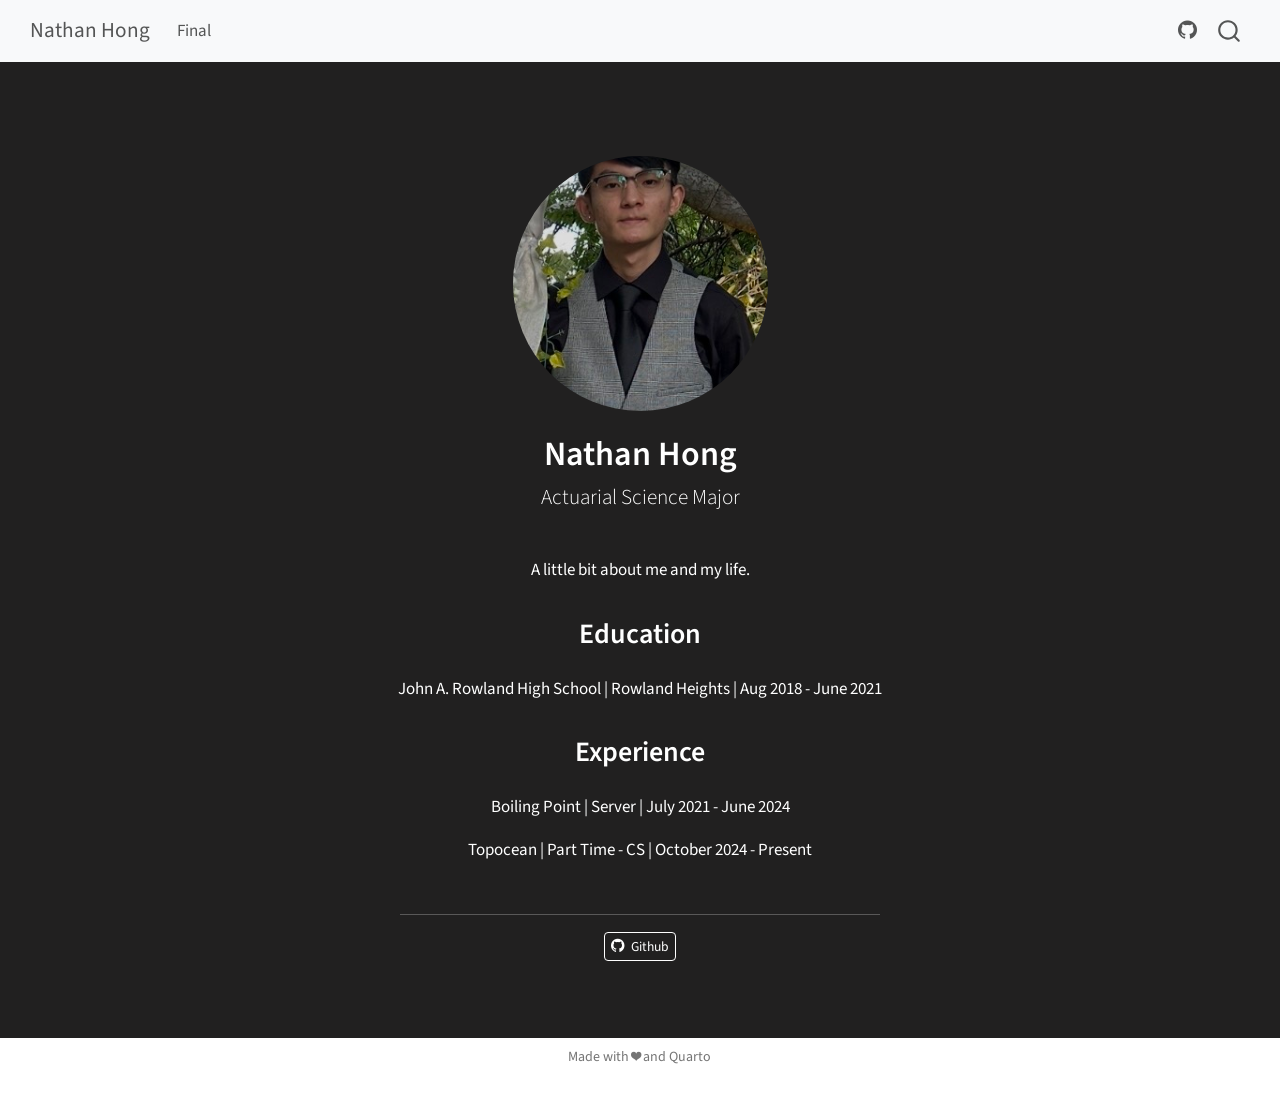
==== commit c6540ce4: "rfwafas" ====
--- a/Website/docs/index.html
+++ b/Website/docs/index.html
@@ -1,8 +1,565 @@
-<html xmlns="http://www.w3.org/1999/xhtml">    
-  <head>      
-    <title>Redirect to blog/first-post/index.html</title>      
-    <meta http-equiv="refresh" content="0;URL='blog/first-post/index.html'" />    
-  </head>    
-  <body> 
-  </body>  
-</html>     
+<!DOCTYPE html>
+<html xmlns="http://www.w3.org/1999/xhtml" lang="en" xml:lang="en"><head>
+
+<meta charset="utf-8">
+<meta name="generator" content="quarto-1.9.36">
+
+<meta name="viewport" content="width=device-width, initial-scale=1.0, user-scalable=yes">
+
+
+<title>Nathan Hong – Home</title>
+<style>
+/* Default styles provided by pandoc.
+** See https://pandoc.org/MANUAL.html#variables-for-html for config info.
+*/
+code{white-space: pre-wrap;}
+span.smallcaps{font-variant: small-caps;}
+div.columns{display: flex; gap: min(4vw, 1.5em);}
+div.column{flex: auto; overflow-x: auto;}
+div.hanging-indent{margin-left: 1.5em; text-indent: -1.5em;}
+ul.task-list{list-style: none;}
+ul.task-list li input[type="checkbox"] {
+  width: 0.8em;
+  margin: 0 0.8em 0.2em -1em; /* quarto-specific, see https://github.com/quarto-dev/quarto-cli/issues/4556 */ 
+  vertical-align: middle;
+}
+</style>
+
+
+<script src="site_libs/quarto-nav/quarto-nav.js"></script>
+<script src="site_libs/quarto-nav/headroom.min.js"></script>
+<script src="site_libs/clipboard/clipboard.min.js"></script>
+<script src="site_libs/quarto-search/autocomplete.umd.js"></script>
+<script src="site_libs/quarto-search/fuse.min.js"></script>
+<script src="site_libs/quarto-search/quarto-search.js"></script>
+<meta name="quarto:offset" content="./">
+<script src="site_libs/quarto-html/quarto.js" type="module"></script>
+<script src="site_libs/quarto-html/tabsets/tabsets.js" type="module"></script>
+<script src="site_libs/quarto-html/popper.min.js"></script>
+<script src="site_libs/quarto-html/tippy.umd.min.js"></script>
+<link href="site_libs/quarto-html/tippy.css" rel="stylesheet">
+<link href="site_libs/quarto-html/quarto-syntax-highlighting-dark-f418161beb48e0141c760e455f12af2c.css" rel="stylesheet" id="quarto-text-highlighting-styles">
+<script src="site_libs/bootstrap/bootstrap.min.js"></script>
+<link href="site_libs/bootstrap/bootstrap-icons.css" rel="stylesheet">
+<link href="site_libs/bootstrap/bootstrap-7f8be5265b3df3fa94fd193cf14a1e23.min.css" rel="stylesheet" append-hash="true" id="quarto-bootstrap" data-mode="dark">
+<script id="quarto-search-options" type="application/json">{
+  "location": "navbar",
+  "copy-button": false,
+  "collapse-after": 3,
+  "panel-placement": "end",
+  "type": "overlay",
+  "limit": 50,
+  "keyboard-shortcut": [
+    "f",
+    "/",
+    "s"
+  ],
+  "show-item-context": false,
+  "language": {
+    "search-no-results-text": "No results",
+    "search-matching-documents-text": "matching documents",
+    "search-copy-link-title": "Copy link to search",
+    "search-hide-matches-text": "Hide additional matches",
+    "search-more-match-text": "more match in this document",
+    "search-more-matches-text": "more matches in this document",
+    "search-clear-button-title": "Clear",
+    "search-text-placeholder": "",
+    "search-detached-cancel-button-title": "Cancel",
+    "search-submit-button-title": "Submit",
+    "search-label": "Search"
+  }
+}</script>
+
+
+<meta property="og:title" content="Nathan Hong – Home">
+<meta property="og:description" content="Actuarial Science Major">
+<meta property="og:image" content="personal image.jpg">
+<meta property="og:site_name" content="Home">
+</head>
+
+<body class="nav-fixed fullcontent quarto-light">
+
+<div id="quarto-search-results"></div>
+  <header id="quarto-header" class="headroom fixed-top">
+    <nav class="navbar navbar-expand-lg " data-bs-theme="dark">
+      <div class="navbar-container container-fluid">
+      <div class="navbar-brand-container mx-auto">
+    <a class="navbar-brand" href="./index.html">
+    <span class="navbar-title">Nathan Hong</span>
+    </a>
+  </div>
+            <div id="quarto-search" class="" title="Search"></div>
+          <button class="navbar-toggler" type="button" data-bs-toggle="collapse" data-bs-target="#navbarCollapse" aria-controls="navbarCollapse" role="menu" aria-expanded="false" aria-label="Toggle navigation" onclick="if (window.quartoToggleHeadroom) { window.quartoToggleHeadroom(); }">
+  <span class="navbar-toggler-icon"></span>
+</button>
+          <div class="collapse navbar-collapse" id="navbarCollapse">
+            <ul class="navbar-nav navbar-nav-scroll me-auto">
+  <li class="nav-item">
+    <a class="nav-link" href="./Final Project.html"> 
+<span class="menu-text">Final</span></a>
+  </li>  
+</ul>
+            <ul class="navbar-nav navbar-nav-scroll ms-auto">
+  <li class="nav-item compact">
+    <a class="nav-link" href="https://github.com/nathan31h"> <i class="bi bi-github" role="img">
+</i> 
+<span class="menu-text"></span></a>
+  </li>  
+</ul>
+          </div> <!-- /navcollapse -->
+            <div class="quarto-navbar-tools">
+</div>
+      </div> <!-- /container-fluid -->
+    </nav>
+</header>
+<!-- content -->
+<div id="quarto-content" class="quarto-container page-columns page-rows-contents page-layout-article page-navbar">
+<!-- sidebar -->
+<!-- margin-sidebar -->
+    
+<!-- main -->
+<div class="quarto-about-jolla">
+  <img src="personal image.jpg" class="about-image
+  round " style="height: 15em; width: 15em;">
+ <header id="title-block-header" class="quarto-title-block default">
+<div class="quarto-title">
+<h1 class="title">Nathan Hong</h1>
+<p class="subtitle lead">Actuarial Science Major</p>
+</div>
+<div class="quarto-title-meta">
+  </div>
+</header><main class="content" id="quarto-document-content">
+<p>A little bit about me and my life.</p>
+<section id="education" class="level2">
+<h2 data-anchor-id="education">Education</h2>
+<p>John A. Rowland High School | Rowland Heights | Aug 2018 - June 2021</p>
+</section>
+<section id="experience" class="level2">
+<h2 data-anchor-id="experience">Experience</h2>
+<p>Boiling Point | Server | July 2021 - June 2024</p>
+<p>Topocean | Part Time - CS | October 2024 - Present</p>
+
+
+</section>
+</main> 
+  <hr class="about-sep">
+   <div class="about-links">
+  <a href="https://github.com/nathan31h" class="about-link" rel="" target="">
+    <i class="bi bi-github"></i>
+     <span class="about-link-text">Github</span>
+  </a>
+</div>
+</div>
+ <!-- /main -->
+<script id="quarto-html-after-body" type="application/javascript">
+  window.document.addEventListener("DOMContentLoaded", function (event) {
+    const isCodeAnnotation = (el) => {
+      for (const clz of el.classList) {
+        if (clz.startsWith('code-annotation-')) {                     
+          return true;
+        }
+      }
+      return false;
+    }
+    const onCopySuccess = function(e) {
+      // button target
+      const button = e.trigger;
+      // don't keep focus
+      button.blur();
+      // flash "checked"
+      button.classList.add('code-copy-button-checked');
+      var currentTitle = button.getAttribute("title");
+      button.setAttribute("title", "Copied!");
+      let tooltip;
+      if (window.bootstrap) {
+        button.setAttribute("data-bs-toggle", "tooltip");
+        button.setAttribute("data-bs-placement", "left");
+        button.setAttribute("data-bs-title", "Copied!");
+        tooltip = new bootstrap.Tooltip(button, 
+          { trigger: "manual", 
+            customClass: "code-copy-button-tooltip",
+            offset: [0, -8]});
+        tooltip.show();    
+      }
+      setTimeout(function() {
+        if (tooltip) {
+          tooltip.hide();
+          button.removeAttribute("data-bs-title");
+          button.removeAttribute("data-bs-toggle");
+          button.removeAttribute("data-bs-placement");
+        }
+        button.setAttribute("title", currentTitle);
+        button.classList.remove('code-copy-button-checked');
+      }, 1000);
+      // clear code selection
+      e.clearSelection();
+    }
+    const getTextToCopy = function(trigger) {
+      const outerScaffold = trigger.parentElement.cloneNode(true);
+      const codeEl = outerScaffold.querySelector('code');
+      for (const childEl of codeEl.children) {
+        if (isCodeAnnotation(childEl)) {
+          childEl.remove();
+        }
+      }
+      return codeEl.innerText;
+    }
+    const clipboard = new window.ClipboardJS('.code-copy-button:not([data-in-quarto-modal])', {
+      text: getTextToCopy
+    });
+    clipboard.on('success', onCopySuccess);
+    if (window.document.getElementById('quarto-embedded-source-code-modal')) {
+      const clipboardModal = new window.ClipboardJS('.code-copy-button[data-in-quarto-modal]', {
+        text: getTextToCopy,
+        container: window.document.getElementById('quarto-embedded-source-code-modal')
+      });
+      clipboardModal.on('success', onCopySuccess);
+    }
+      var localhostRegex = new RegExp(/^(?:http|https):\/\/localhost\:?[0-9]*\//);
+      var mailtoRegex = new RegExp(/^mailto:/);
+        var filterRegex = new RegExp('/' + window.location.host + '/');
+      var isInternal = (href) => {
+          return filterRegex.test(href) || localhostRegex.test(href) || mailtoRegex.test(href);
+      }
+      // Inspect non-navigation links and adorn them if external
+     var links = window.document.querySelectorAll('a[href]:not(.nav-link):not(.navbar-brand):not(.toc-action):not(.sidebar-link):not(.sidebar-item-toggle):not(.pagination-link):not(.no-external):not([aria-hidden]):not(.dropdown-item):not(.quarto-navigation-tool):not(.about-link)');
+      for (var i=0; i<links.length; i++) {
+        const link = links[i];
+        if (!isInternal(link.href)) {
+          // undo the damage that might have been done by quarto-nav.js in the case of
+          // links that we want to consider external
+          if (link.dataset.originalHref !== undefined) {
+            link.href = link.dataset.originalHref;
+          }
+        }
+      }
+    function tippyHover(el, contentFn, onTriggerFn, onUntriggerFn) {
+      const config = {
+        allowHTML: true,
+        maxWidth: 500,
+        delay: 100,
+        arrow: false,
+        appendTo: function(el) {
+            return el.parentElement;
+        },
+        interactive: true,
+        interactiveBorder: 10,
+        theme: 'quarto',
+        placement: 'bottom-start',
+      };
+      if (contentFn) {
+        config.content = contentFn;
+      }
+      if (onTriggerFn) {
+        config.onTrigger = onTriggerFn;
+      }
+      if (onUntriggerFn) {
+        config.onUntrigger = onUntriggerFn;
+      }
+      window.tippy(el, config); 
+    }
+    const noterefs = window.document.querySelectorAll('a[role="doc-noteref"]');
+    for (var i=0; i<noterefs.length; i++) {
+      const ref = noterefs[i];
+      tippyHover(ref, function() {
+        // use id or data attribute instead here
+        let href = ref.getAttribute('data-footnote-href') || ref.getAttribute('href');
+        try { href = new URL(href).hash; } catch {}
+        const id = href.replace(/^#\/?/, "");
+        const note = window.document.getElementById(id);
+        if (note) {
+          return note.innerHTML;
+        } else {
+          return "";
+        }
+      });
+    }
+    const xrefs = window.document.querySelectorAll('a.quarto-xref');
+    const processXRef = (id, note) => {
+      // Strip column container classes
+      const stripColumnClz = (el) => {
+        el.classList.remove("page-full", "page-columns");
+        if (el.children) {
+          for (const child of el.children) {
+            stripColumnClz(child);
+          }
+        }
+      }
+      stripColumnClz(note)
+      if (id === null || id.startsWith('sec-')) {
+        // Special case sections, only their first couple elements
+        const container = document.createElement("div");
+        if (note.children && note.children.length > 2) {
+          container.appendChild(note.children[0].cloneNode(true));
+          for (let i = 1; i < note.children.length; i++) {
+            const child = note.children[i];
+            if (child.tagName === "P" && child.innerText === "") {
+              continue;
+            } else {
+              container.appendChild(child.cloneNode(true));
+              break;
+            }
+          }
+          if (window.Quarto?.typesetMath) {
+            window.Quarto.typesetMath(container);
+          }
+          return container.innerHTML
+        } else {
+          if (window.Quarto?.typesetMath) {
+            window.Quarto.typesetMath(note);
+          }
+          return note.innerHTML;
+        }
+      } else {
+        // Remove any anchor links if they are present
+        const anchorLink = note.querySelector('a.anchorjs-link');
+        if (anchorLink) {
+          anchorLink.remove();
+        }
+        if (window.Quarto?.typesetMath) {
+          window.Quarto.typesetMath(note);
+        }
+        if (note.classList.contains("callout")) {
+          return note.outerHTML;
+        } else {
+          return note.innerHTML;
+        }
+      }
+    }
+    for (var i=0; i<xrefs.length; i++) {
+      const xref = xrefs[i];
+      tippyHover(xref, undefined, function(instance) {
+        instance.disable();
+        let url = xref.getAttribute('href');
+        let hash = undefined; 
+        if (url.startsWith('#')) {
+          hash = url;
+        } else {
+          try { hash = new URL(url).hash; } catch {}
+        }
+        if (hash) {
+          const id = hash.replace(/^#\/?/, "");
+          const note = window.document.getElementById(id);
+          if (note !== null) {
+            try {
+              const html = processXRef(id, note.cloneNode(true));
+              instance.setContent(html);
+            } finally {
+              instance.enable();
+              instance.show();
+            }
+          } else {
+            // See if we can fetch this
+            fetch(url.split('#')[0])
+            .then(res => res.text())
+            .then(html => {
+              const parser = new DOMParser();
+              const htmlDoc = parser.parseFromString(html, "text/html");
+              const note = htmlDoc.getElementById(id);
+              if (note !== null) {
+                const html = processXRef(id, note);
+                instance.setContent(html);
+              } 
+            }).finally(() => {
+              instance.enable();
+              instance.show();
+            });
+          }
+        } else {
+          // See if we can fetch a full url (with no hash to target)
+          // This is a special case and we should probably do some content thinning / targeting
+          fetch(url)
+          .then(res => res.text())
+          .then(html => {
+            const parser = new DOMParser();
+            const htmlDoc = parser.parseFromString(html, "text/html");
+            const note = htmlDoc.querySelector('main.content');
+            if (note !== null) {
+              // This should only happen for chapter cross references
+              // (since there is no id in the URL)
+              // remove the first header
+              if (note.children.length > 0 && note.children[0].tagName === "HEADER") {
+                note.children[0].remove();
+              }
+              const html = processXRef(null, note);
+              instance.setContent(html);
+            } 
+          }).finally(() => {
+            instance.enable();
+            instance.show();
+          });
+        }
+      }, function(instance) {
+      });
+    }
+        let selectedAnnoteEl;
+        const selectorForAnnotation = ( cell, annotation) => {
+          let cellAttr = 'data-code-cell="' + cell + '"';
+          let lineAttr = 'data-code-annotation="' +  annotation + '"';
+          const selector = 'span[' + cellAttr + '][' + lineAttr + ']';
+          return selector;
+        }
+        const selectCodeLines = (annoteEl) => {
+          const doc = window.document;
+          const targetCell = annoteEl.getAttribute("data-target-cell");
+          const targetAnnotation = annoteEl.getAttribute("data-target-annotation");
+          const annoteSpan = window.document.querySelector(selectorForAnnotation(targetCell, targetAnnotation));
+          const lines = annoteSpan.getAttribute("data-code-lines").split(",");
+          const lineIds = lines.map((line) => {
+            return targetCell + "-" + line;
+          })
+          let top = null;
+          let height = null;
+          let parent = null;
+          if (lineIds.length > 0) {
+              //compute the position of the single el (top and bottom and make a div)
+              const el = window.document.getElementById(lineIds[0]);
+              top = el.offsetTop;
+              height = el.offsetHeight;
+              parent = el.parentElement.parentElement;
+            if (lineIds.length > 1) {
+              const lastEl = window.document.getElementById(lineIds[lineIds.length - 1]);
+              const bottom = lastEl.offsetTop + lastEl.offsetHeight;
+              height = bottom - top;
+            }
+            if (top !== null && height !== null && parent !== null) {
+              // cook up a div (if necessary) and position it 
+              let div = window.document.getElementById("code-annotation-line-highlight");
+              if (div === null) {
+                div = window.document.createElement("div");
+                div.setAttribute("id", "code-annotation-line-highlight");
+                div.style.position = 'absolute';
+                parent.appendChild(div);
+              }
+              div.style.top = top - 2 + "px";
+              div.style.height = height + 4 + "px";
+              div.style.left = 0;
+              let gutterDiv = window.document.getElementById("code-annotation-line-highlight-gutter");
+              if (gutterDiv === null) {
+                gutterDiv = window.document.createElement("div");
+                gutterDiv.setAttribute("id", "code-annotation-line-highlight-gutter");
+                gutterDiv.style.position = 'absolute';
+                const codeCell = window.document.getElementById(targetCell);
+                const gutter = codeCell.querySelector('.code-annotation-gutter');
+                gutter.appendChild(gutterDiv);
+              }
+              gutterDiv.style.top = top - 2 + "px";
+              gutterDiv.style.height = height + 4 + "px";
+            }
+            selectedAnnoteEl = annoteEl;
+          }
+        };
+        const unselectCodeLines = () => {
+          const elementsIds = ["code-annotation-line-highlight", "code-annotation-line-highlight-gutter"];
+          elementsIds.forEach((elId) => {
+            const div = window.document.getElementById(elId);
+            if (div) {
+              div.remove();
+            }
+          });
+          selectedAnnoteEl = undefined;
+        };
+          // Handle positioning of the toggle
+      window.addEventListener(
+        "resize",
+        throttle(() => {
+          elRect = undefined;
+          if (selectedAnnoteEl) {
+            selectCodeLines(selectedAnnoteEl);
+          }
+        }, 10)
+      );
+      function throttle(fn, ms) {
+      let throttle = false;
+      let timer;
+        return (...args) => {
+          if(!throttle) { // first call gets through
+              fn.apply(this, args);
+              throttle = true;
+          } else { // all the others get throttled
+              if(timer) clearTimeout(timer); // cancel #2
+              timer = setTimeout(() => {
+                fn.apply(this, args);
+                timer = throttle = false;
+              }, ms);
+          }
+        };
+      }
+        // Attach click handler to the DT
+        const annoteDls = window.document.querySelectorAll('dt[data-target-cell]');
+        for (const annoteDlNode of annoteDls) {
+          annoteDlNode.addEventListener('click', (event) => {
+            const clickedEl = event.target;
+            if (clickedEl !== selectedAnnoteEl) {
+              unselectCodeLines();
+              const activeEl = window.document.querySelector('dt[data-target-cell].code-annotation-active');
+              if (activeEl) {
+                activeEl.classList.remove('code-annotation-active');
+              }
+              selectCodeLines(clickedEl);
+              clickedEl.classList.add('code-annotation-active');
+            } else {
+              // Unselect the line
+              unselectCodeLines();
+              clickedEl.classList.remove('code-annotation-active');
+            }
+          });
+        }
+    const findCites = (el) => {
+      const parentEl = el.parentElement;
+      if (parentEl) {
+        const cites = parentEl.dataset.cites;
+        if (cites) {
+          return {
+            el,
+            cites: cites.split(' ')
+          };
+        } else {
+          return findCites(el.parentElement)
+        }
+      } else {
+        return undefined;
+      }
+    };
+    var bibliorefs = window.document.querySelectorAll('a[role="doc-biblioref"]');
+    for (var i=0; i<bibliorefs.length; i++) {
+      const ref = bibliorefs[i];
+      const citeInfo = findCites(ref);
+      if (citeInfo) {
+        tippyHover(citeInfo.el, function() {
+          var popup = window.document.createElement('div');
+          citeInfo.cites.forEach(function(cite) {
+            var citeDiv = window.document.createElement('div');
+            citeDiv.classList.add('hanging-indent');
+            citeDiv.classList.add('csl-entry');
+            var biblioDiv = window.document.getElementById('ref-' + cite);
+            if (biblioDiv) {
+              citeDiv.innerHTML = biblioDiv.innerHTML;
+            }
+            popup.appendChild(citeDiv);
+          });
+          return popup.innerHTML;
+        });
+      }
+    }
+  });
+  </script>
+</div> <!-- /content -->
+<footer class="footer">
+  <div class="nav-footer">
+    <div class="nav-footer-left">
+      &nbsp;
+    </div>   
+    <div class="nav-footer-center">
+<p>Made with ❤️ and Quarto</p>
+</div>
+    <div class="nav-footer-right">
+      &nbsp;
+    </div>
+  </div>
+</footer>
+
+
+
+
+</body></html>
--- a/Website/docs/site_libs/quarto-html/tippy.css
+++ b/Website/docs/site_libs/quarto-html/tippy.css
@@ -0,0 +1 @@
+.tippy-box[data-animation=fade][data-state=hidden]{opacity:0}[data-tippy-root]{max-width:calc(100vw - 10px)}.tippy-box{position:relative;background-color:#333;color:#fff;border-radius:4px;font-size:14px;line-height:1.4;white-space:normal;outline:0;transition-property:transform,visibility,opacity}.tippy-box[data-placement^=top]>.tippy-arrow{bottom:0}.tippy-box[data-placement^=top]>.tippy-arrow:before{bottom:-7px;left:0;border-width:8px 8px 0;border-top-color:initial;transform-origin:center top}.tippy-box[data-placement^=bottom]>.tippy-arrow{top:0}.tippy-box[data-placement^=bottom]>.tippy-arrow:before{top:-7px;left:0;border-width:0 8px 8px;border-bottom-color:initial;transform-origin:center bottom}.tippy-box[data-placement^=left]>.tippy-arrow{right:0}.tippy-box[data-placement^=left]>.tippy-arrow:before{border-width:8px 0 8px 8px;border-left-color:initial;right:-7px;transform-origin:center left}.tippy-box[data-placement^=right]>.tippy-arrow{left:0}.tippy-box[data-placement^=right]>.tippy-arrow:before{left:-7px;border-width:8px 8px 8px 0;border-right-color:initial;transform-origin:center right}.tippy-box[data-inertia][data-state=visible]{transition-timing-function:cubic-bezier(.54,1.5,.38,1.11)}.tippy-arrow{width:16px;height:16px;color:#333}.tippy-arrow:before{content:"";position:absolute;border-color:transparent;border-style:solid}.tippy-content{position:relative;padding:5px 9px;z-index:1}
--- a/Website/docs/site_libs/quarto-html/quarto-syntax-highlighting-dark-f418161beb48e0141c760e455f12af2c.css
+++ b/Website/docs/site_libs/quarto-html/quarto-syntax-highlighting-dark-f418161beb48e0141c760e455f12af2c.css
@@ -0,0 +1,219 @@
+/* quarto syntax highlight colors */
+:root {
+  --quarto-hl-al-color: #f07178;
+  --quarto-hl-an-color: #d4d0ab;
+  --quarto-hl-at-color: #00e0e0;
+  --quarto-hl-bn-color: #d4d0ab;
+  --quarto-hl-bu-color: #abe338;
+  --quarto-hl-ch-color: #abe338;
+  --quarto-hl-co-color: #f8f8f2;
+  --quarto-hl-cv-color: #ffd700;
+  --quarto-hl-cn-color: #ffd700;
+  --quarto-hl-cf-color: #ffa07a;
+  --quarto-hl-dt-color: #ffa07a;
+  --quarto-hl-dv-color: #d4d0ab;
+  --quarto-hl-do-color: #f8f8f2;
+  --quarto-hl-er-color: #f07178;
+  --quarto-hl-ex-color: #00e0e0;
+  --quarto-hl-fl-color: #d4d0ab;
+  --quarto-hl-fu-color: #ffa07a;
+  --quarto-hl-im-color: #abe338;
+  --quarto-hl-in-color: #d4d0ab;
+  --quarto-hl-kw-color: #ffa07a;
+  --quarto-hl-op-color: #ffa07a;
+  --quarto-hl-ot-color: #00e0e0;
+  --quarto-hl-pp-color: #dcc6e0;
+  --quarto-hl-re-color: #00e0e0;
+  --quarto-hl-sc-color: #abe338;
+  --quarto-hl-ss-color: #abe338;
+  --quarto-hl-st-color: #abe338;
+  --quarto-hl-va-color: #00e0e0;
+  --quarto-hl-vs-color: #abe338;
+  --quarto-hl-wa-color: #dcc6e0;
+}
+
+/* other quarto variables */
+:root {
+  --quarto-font-monospace: SFMono-Regular, Menlo, Monaco, Consolas, "Liberation Mono", "Courier New", monospace;
+}
+
+/* syntax highlight based on Pandoc's rules */
+pre > code.sourceCode > span {
+  color: #f8f8f2;
+}
+
+code.sourceCode > span {
+  color: #f8f8f2;
+}
+
+div.sourceCode,
+div.sourceCode pre.sourceCode {
+  color: #f8f8f2;
+}
+
+/* Normal */
+code span {
+  color: #f8f8f2;
+}
+
+/* Alert */
+code span.al {
+  color: #f07178;
+}
+
+/* Annotation */
+code span.an {
+  color: #d4d0ab;
+}
+
+/* Attribute */
+code span.at {
+  color: #00e0e0;
+}
+
+/* BaseN */
+code span.bn {
+  color: #d4d0ab;
+}
+
+/* BuiltIn */
+code span.bu {
+  color: #abe338;
+}
+
+/* ControlFlow */
+code span.cf {
+  font-weight: bold;
+  color: #ffa07a;
+}
+
+/* Char */
+code span.ch {
+  color: #abe338;
+}
+
+/* Constant */
+code span.cn {
+  color: #ffd700;
+}
+
+/* Comment */
+code span.co {
+  font-style: italic;
+  color: #f8f8f2;
+}
+
+/* CommentVar */
+code span.cv {
+  color: #ffd700;
+}
+
+/* Documentation */
+code span.do {
+  color: #f8f8f2;
+}
+
+/* DataType */
+code span.dt {
+  color: #ffa07a;
+}
+
+/* DecVal */
+code span.dv {
+  color: #d4d0ab;
+}
+
+/* Error */
+code span.er {
+  color: #f07178;
+  text-decoration: underline;
+}
+
+/* Extension */
+code span.ex {
+  font-weight: bold;
+  color: #00e0e0;
+}
+
+/* Float */
+code span.fl {
+  color: #d4d0ab;
+}
+
+/* Function */
+code span.fu {
+  color: #ffa07a;
+}
+
+/* Import */
+code span.im {
+  color: #abe338;
+}
+
+/* Information */
+code span.in {
+  color: #d4d0ab;
+}
+
+/* Keyword */
+code span.kw {
+  font-weight: bold;
+  color: #ffa07a;
+}
+
+/* Operator */
+code span.op {
+  color: #ffa07a;
+}
+
+/* Other */
+code span.ot {
+  color: #00e0e0;
+}
+
+/* Preprocessor */
+code span.pp {
+  color: #dcc6e0;
+}
+
+/* RegionMarker */
+code span.re {
+  background-color: #f8f8f2;
+  color: #00e0e0;
+}
+
+/* SpecialChar */
+code span.sc {
+  color: #abe338;
+}
+
+/* SpecialString */
+code span.ss {
+  color: #abe338;
+}
+
+/* String */
+code span.st {
+  color: #abe338;
+}
+
+/* Variable */
+code span.va {
+  color: #00e0e0;
+}
+
+/* VerbatimString */
+code span.vs {
+  color: #abe338;
+}
+
+/* Warning */
+code span.wa {
+  color: #dcc6e0;
+}
+
+.prevent-inlining {
+  content: "</";
+}
+
+/*# sourceMappingURL=378c2a0cc31455d06730fbe37c8f3789.css.map */
